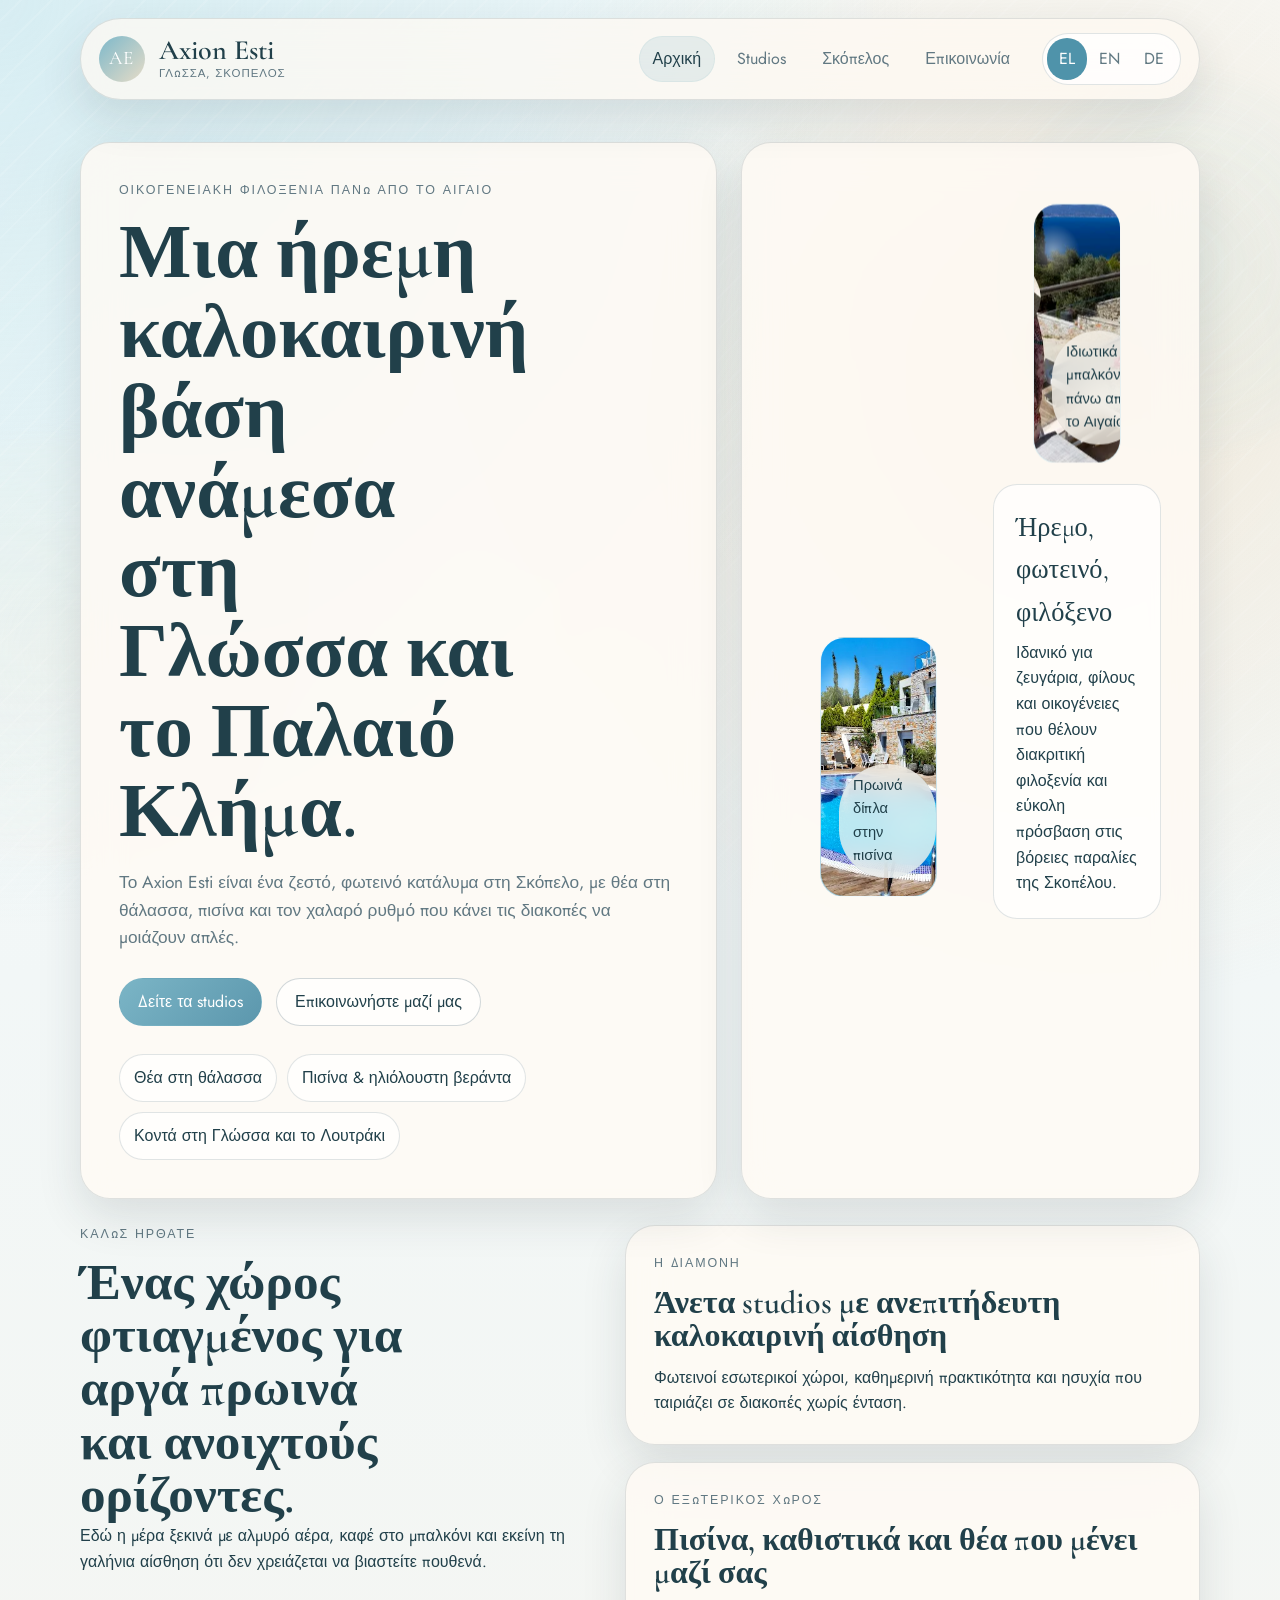
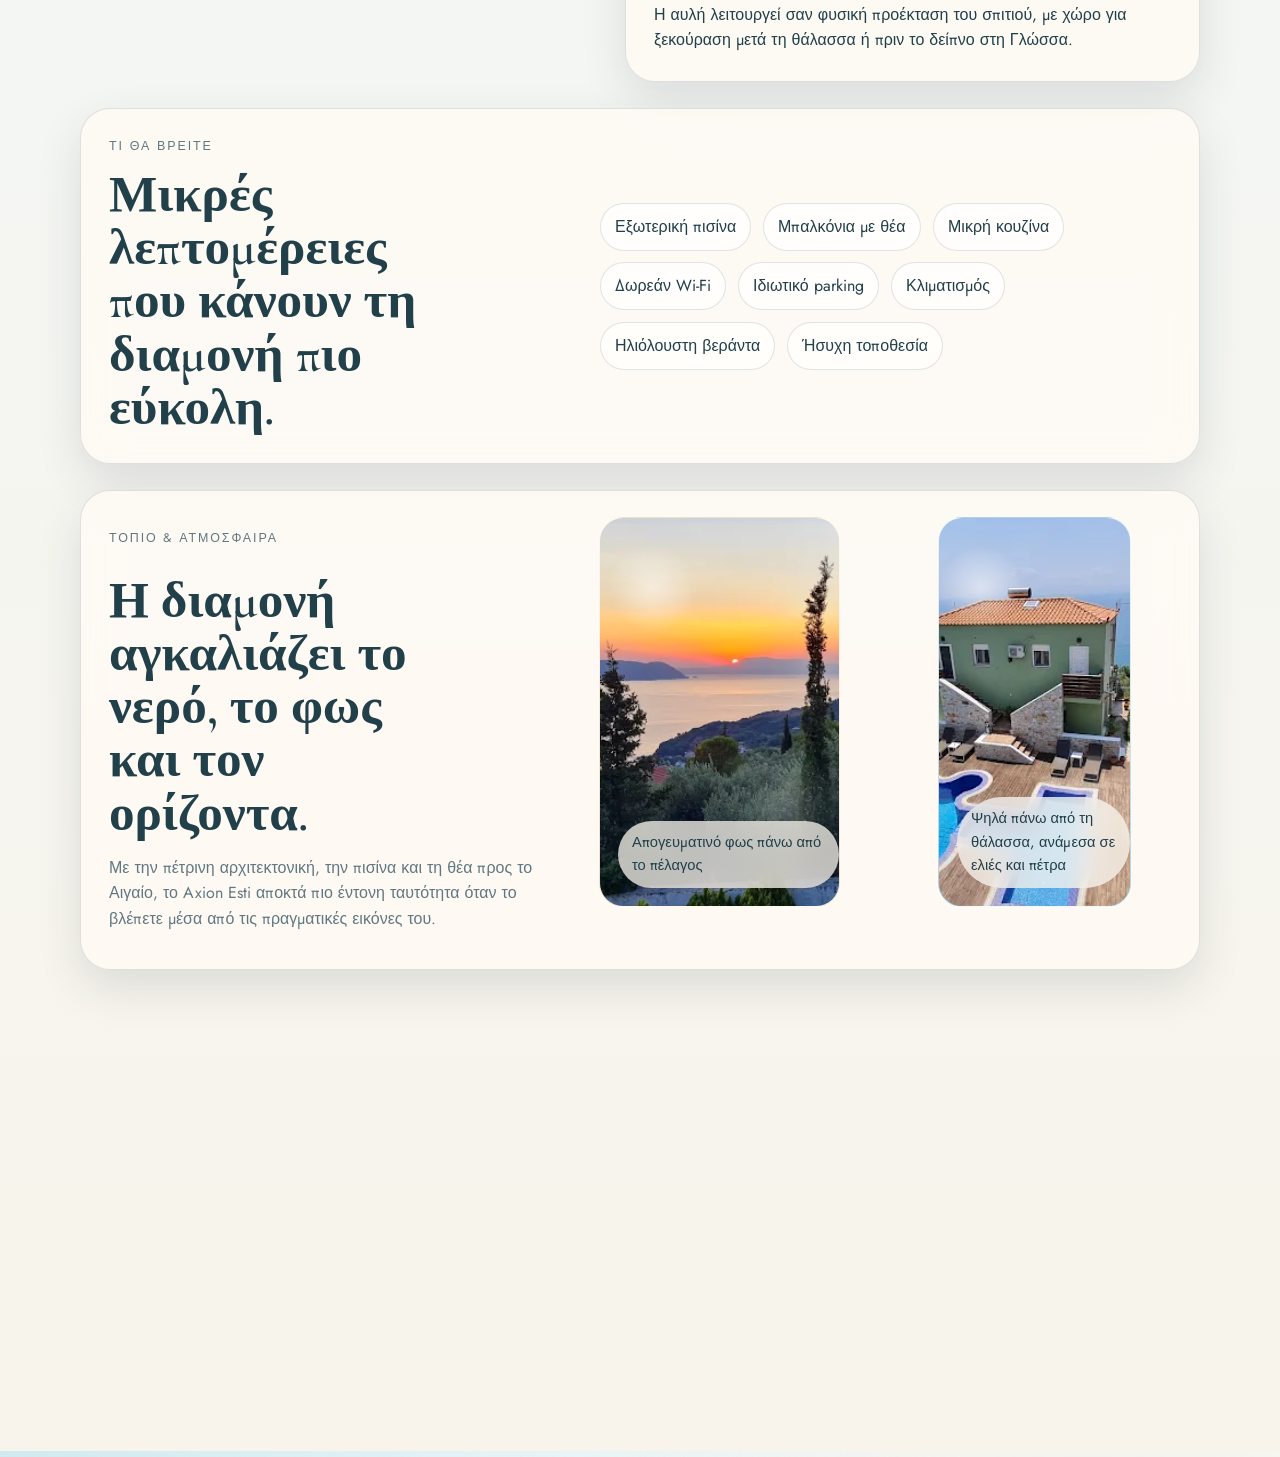
==== index.html @ a7e61139 "Build-Axion-Esti-multilingual-website" ====
<!DOCTYPE html>
<html lang="el">
  <head>
    <meta charset="UTF-8" />
    <meta name="viewport" content="width=device-width, initial-scale=1.0" />
    <title>Axion Esti | Skopelos</title>
    <link rel="preconnect" href="https://fonts.googleapis.com" />
    <link rel="preconnect" href="https://fonts.gstatic.com" crossorigin />
    <link
      href="https://fonts.googleapis.com/css2?family=Cormorant+Garamond:wght@500;600;700&family=Jost:wght@400;500;600&display=swap"
      rel="stylesheet"
    />
    <link rel="stylesheet" href="styles.css" />
    <script defer src="script.js"></script>
  </head>
  <body data-page="home">
    <div class="site-bg"></div>
    <header class="site-header">
      <div class="container header-inner">
        <a class="brand" href="index.html">
          <span class="brand-mark">AE</span>
          <span class="brand-text">
            <strong>Axion Esti</strong>
            <small data-i18n="common.brandTag">Glossa, Skopelos</small>
          </span>
        </a>
        <div class="header-controls">
          <nav class="main-nav" aria-label="Primary">
            <a class="nav-link active" href="index.html" data-i18n="common.navHome">Αρχική</a>
            <a class="nav-link" href="studios.html" data-i18n="common.navStudios">Studios</a>
            <a class="nav-link" href="skopelos.html" data-i18n="common.navIsland">Σκόπελος</a>
            <a class="nav-link" href="contact.html" data-i18n="common.navContact">Επικοινωνία</a>
          </nav>
          <div class="lang-switcher" aria-label="Language switcher">
            <button type="button" class="lang-btn active" data-lang="el">EL</button>
            <button type="button" class="lang-btn" data-lang="en">EN</button>
            <button type="button" class="lang-btn" data-lang="de">DE</button>
          </div>
        </div>
      </div>
    </header>

    <main>
      <section class="hero container">
        <div class="hero-copy card">
          <p class="eyebrow" data-i18n="home.eyebrow">Οικογενειακή φιλοξενία πάνω από το Αιγαίο</p>
          <h1 data-i18n="home.title">Μια ήρεμη καλοκαιρινή βάση ανάμεσα στη Γλώσσα και το Παλαιό Κλήμα.</h1>
          <p class="lead" data-i18n="home.lead">
            Το Axion Esti είναι ένα ζεστό, φωτεινό κατάλυμα στη Σκόπελο, με θέα στη θάλασσα, πισίνα και τον χαλαρό ρυθμό
            που κάνει τις διακοπές να μοιάζουν απλές.
          </p>
          <div class="button-row">
            <a class="button primary" href="studios.html" data-i18n="home.primaryCta">Δείτε τα studios</a>
            <a class="button secondary" href="contact.html" data-i18n="home.secondaryCta">Επικοινωνήστε μαζί μας</a>
          </div>
          <ul class="feature-strip">
            <li data-i18n="home.featureOne">Θέα στη θάλασσα</li>
            <li data-i18n="home.featureTwo">Πισίνα & ηλιόλουστη βεράντα</li>
            <li data-i18n="home.featureThree">Κοντά στη Γλώσσα και το Λουτράκι</li>
          </ul>
        </div>

        <aside class="hero-visual card">
          <div class="photo-composition">
            <figure class="visual-card photo-card sea photo-primary" data-media>
              <img
                src="images/pool-main.png"
                alt="Pool at Axion Esti"
                data-i18n-alt="common.altPoolMain"
                loading="eager"
              />
              <span class="visual-label" data-i18n="home.photoMain">Πρωινά δίπλα στην πισίνα</span>
            </figure>
            <figure class="visual-card photo-card breeze photo-secondary" data-media>
              <img
                src="images/balcony-view.png"
                alt="Balcony with sea view at Axion Esti"
                data-i18n-alt="common.altBalconyView"
                loading="lazy"
              />
              <span class="visual-label" data-i18n="home.photoSecondary">Ιδιωτικά μπαλκόνια πάνω από το Αιγαίο</span>
            </figure>
            <div class="hero-note">
              <p class="note-title" data-i18n="home.noteTitle">Ήρεμο, φωτεινό, φιλόξενο</p>
              <p data-i18n="home.noteBody">
                Ιδανικό για ζευγάρια, φίλους και οικογένειες που θέλουν διακριτική φιλοξενία και εύκολη πρόσβαση στις
                βόρειες παραλίες της Σκοπέλου.
              </p>
            </div>
          </div>
        </aside>
      </section>

      <section class="container section-grid">
        <article class="section-intro">
          <p class="section-kicker" data-i18n="home.welcomeKicker">Καλώς ήρθατε</p>
          <h2 data-i18n="home.welcomeTitle">Ένας χώρος φτιαγμένος για αργά πρωινά και ανοιχτούς ορίζοντες.</h2>
          <p data-i18n="home.welcomeBody">
            Εδώ η μέρα ξεκινά με αλμυρό αέρα, καφέ στο μπαλκόνι και εκείνη τη γαλήνια αίσθηση ότι δεν χρειάζεται να
            βιαστείτε πουθενά.
          </p>
        </article>
        <div class="info-cards">
          <article class="info-card card">
            <p class="card-kicker" data-i18n="home.cardOneKicker">Η διαμονή</p>
            <h3 data-i18n="home.cardOneTitle">Άνετα studios με ανεπιτήδευτη καλοκαιρινή αίσθηση</h3>
            <p data-i18n="home.cardOneBody">
              Φωτεινοί εσωτερικοί χώροι, καθημερινή πρακτικότητα και ησυχία που ταιριάζει σε διακοπές χωρίς ένταση.
            </p>
          </article>
          <article class="info-card card">
            <p class="card-kicker" data-i18n="home.cardTwoKicker">Ο εξωτερικός χώρος</p>
            <h3 data-i18n="home.cardTwoTitle">Πισίνα, καθιστικά και θέα που μένει μαζί σας</h3>
            <p data-i18n="home.cardTwoBody">
              Η αυλή λειτουργεί σαν φυσική προέκταση του σπιτιού, με χώρο για ξεκούραση μετά τη θάλασσα ή πριν το
              δείπνο στη Γλώσσα.
            </p>
          </article>
        </div>
      </section>

      <section class="container amenities-block card">
        <div class="amenities-copy">
          <p class="section-kicker" data-i18n="home.amenitiesKicker">Τι θα βρείτε</p>
          <h2 data-i18n="home.amenitiesTitle">Μικρές λεπτομέρειες που κάνουν τη διαμονή πιο εύκολη.</h2>
        </div>
        <div class="amenity-list">
          <span data-i18n="common.amenityPool">Εξωτερική πισίνα</span>
          <span data-i18n="common.amenitySeaView">Μπαλκόνια με θέα</span>
          <span data-i18n="common.amenityKitchen">Μικρή κουζίνα</span>
          <span data-i18n="common.amenityWifi">Δωρεάν Wi-Fi</span>
          <span data-i18n="common.amenityParking">Ιδιωτικό parking</span>
          <span data-i18n="common.amenityAircon">Κλιματισμός</span>
          <span data-i18n="common.amenityTerrace">Ηλιόλουστη βεράντα</span>
          <span data-i18n="common.amenityQuiet">Ήσυχη τοποθεσία</span>
        </div>
      </section>

      <section class="container panorama-feature card">
        <div class="panorama-copy">
          <p class="section-kicker" data-i18n="home.escapeKicker">Τοπίο & ατμόσφαιρα</p>
          <h2 data-i18n="home.escapeTitle">Η διαμονή αγκαλιάζει το νερό, το φως και τον ορίζοντα.</h2>
          <p data-i18n="home.escapeBody">
            Με την πέτρινη αρχιτεκτονική, την πισίνα και τη θέα προς το Αιγαίο, το Axion Esti αποκτά πιο έντονη
            ταυτότητα όταν το βλέπετε μέσα από τις πραγματικές εικόνες του.
          </p>
        </div>
        <div class="panorama-media">
          <figure class="visual-card photo-card sunrise panorama-main" data-media>
            <img
              src="images/sunset-view.png"
              alt="Sunset view over the sea from Skopelos"
              data-i18n-alt="common.altSunsetView"
              loading="lazy"
            />
            <span class="visual-label" data-i18n="home.escapeOne">Απογευματινό φως πάνω από το πέλαγος</span>
          </figure>
          <figure class="visual-card photo-card sea panorama-side" data-media>
            <img
              src="images/pool-aerial.png"
              alt="Aerial view of Axion Esti and the pool"
              data-i18n-alt="common.altPoolAerial"
              loading="lazy"
            />
            <span class="visual-label" data-i18n="home.escapeTwo">Ψηλά πάνω από τη θάλασσα, ανάμεσα σε ελιές και πέτρα</span>
          </figure>
        </div>
      </section>

      <section class="container page-links">
        <article class="page-link card">
          <p class="section-kicker" data-i18n="home.linkStudiosKicker">Studios</p>
          <h3 data-i18n="home.linkStudiosTitle">Δείτε τον χαρακτήρα της διαμονής</h3>
          <p data-i18n="home.linkStudiosBody">
            Περιηγηθείτε στους χώρους, τις παροχές και στις πρακτικές πληροφορίες για μια άνετη επίσκεψη.
          </p>
          <a href="studios.html" class="text-link" data-i18n="home.linkStudiosCta">Μετάβαση στα studios</a>
        </article>
        <article class="page-link card">
          <p class="section-kicker" data-i18n="home.linkIslandKicker">Σκόπελος</p>
          <h3 data-i18n="home.linkIslandTitle">Γνωρίστε τη βόρεια πλευρά του νησιού</h3>
          <p data-i18n="home.linkIslandBody">
            Παραλίες, χωριά και μικρές καθημερινές διαδρομές που κάνουν τη Σκόπελο ξεχωριστή.
          </p>
          <a href="skopelos.html" class="text-link" data-i18n="home.linkIslandCta">Ανακαλύψτε τη Σκόπελο</a>
        </article>
        <article class="page-link card">
          <p class="section-kicker" data-i18n="home.linkContactKicker">Επικοινωνία</p>
          <h3 data-i18n="home.linkContactTitle">Ρωτήστε για διαθεσιμότητα ή λεπτομέρειες</h3>
          <p data-i18n="home.linkContactBody">
            Όταν είστε έτοιμοι, στείλτε ένα μήνυμα ή καλέστε για μια ήρεμη και ξεκάθαρη συνεννόηση.
          </p>
          <a href="contact.html" class="text-link" data-i18n="home.linkContactCta">Πηγαίνετε στην επικοινωνία</a>
        </article>
      </section>
    </main>

    <footer class="site-footer">
      <div class="container footer-inner">
        <div>
          <strong>Axion Esti</strong>
          <p data-i18n="common.footerLine">Θέση Βλαχάκι, Γλώσσα, Σκόπελος</p>
        </div>
        <div class="footer-links">
          <a href="tel:+302424033144">+30 24240 33144</a>
          <a href="mailto:axionestiholiday@gmail.com">axionestiholiday@gmail.com</a>
        </div>
      </div>
    </footer>
  </body>
</html>
---- styles.css ----
:root {
  --bg: #f7f5ef;
  --paper: rgba(255, 251, 244, 0.82);
  --surface: rgba(255, 255, 255, 0.78);
  --surface-strong: rgba(255, 255, 255, 0.92);
  --border: rgba(63, 93, 106, 0.16);
  --border-strong: rgba(63, 93, 106, 0.24);
  --text: #21404a;
  --muted: #617882;
  --accent: #4f93aa;
  --accent-soft: #dff1f6;
  --sand: #efe3cf;
  --olive: #8f9b7f;
  --shadow: 0 18px 45px rgba(29, 52, 61, 0.12);
  --radius-xl: 30px;
  --radius-lg: 22px;
  --radius-md: 16px;
  --container: min(1120px, calc(100vw - 40px));
  --ease-out-soft: cubic-bezier(0.22, 1, 0.36, 1);
  --ease-out-swift: cubic-bezier(0.16, 1, 0.3, 1);
  --scroll-progress: 0;
}

*,
*::before,
*::after {
  box-sizing: border-box;
}

html {
  scroll-behavior: smooth;
}

body {
  margin: 0;
  min-height: 100vh;
  font-family: "Jost", sans-serif;
  color: var(--text);
  background:
    radial-gradient(circle at top left, rgba(177, 222, 233, 0.58), transparent 28%),
    radial-gradient(circle at 85% 12%, rgba(239, 227, 207, 0.7), transparent 22%),
    linear-gradient(180deg, #f8fbfb 0%, #f2f7f7 32%, #f8f4eb 100%);
  line-height: 1.6;
  overflow-x: hidden;
}

body.js-enhanced::before {
  content: "";
  position: fixed;
  top: 0;
  left: 0;
  z-index: 50;
  width: 100%;
  height: 3px;
  transform: scaleX(var(--scroll-progress));
  transform-origin: 0 50%;
  background: linear-gradient(90deg, rgba(120, 188, 208, 0.1), rgba(98, 160, 180, 0.95), rgba(238, 226, 201, 0.9));
  box-shadow: 0 0 22px rgba(98, 160, 180, 0.35);
  opacity: 0.86;
  pointer-events: none;
}

.site-bg {
  position: fixed;
  inset: 0;
  pointer-events: none;
  background:
    linear-gradient(115deg, rgba(255, 255, 255, 0.28), transparent 35%),
    repeating-linear-gradient(
      135deg,
      transparent 0,
      transparent 20px,
      rgba(255, 255, 255, 0.18) 20px,
      rgba(255, 255, 255, 0.18) 22px
    );
  opacity: 0.65;
  transform: translate3d(var(--bg-shift-x, 0px), var(--bg-shift-y, 0px), 0);
  transition: transform 900ms var(--ease-out-soft);
  will-change: transform;
}

.site-bg::before,
.site-bg::after {
  content: "";
  position: absolute;
  inset: auto;
  border-radius: 50%;
  filter: blur(10px);
  opacity: 0.52;
  animation: tideDrift 18s ease-in-out infinite alternate;
}

.site-bg::before {
  top: 8%;
  right: -8%;
  width: 30vw;
  height: 30vw;
  min-width: 240px;
  min-height: 240px;
  background: radial-gradient(circle, rgba(170, 220, 232, 0.44), rgba(170, 220, 232, 0));
}

.site-bg::after {
  left: -10%;
  bottom: 4%;
  width: 34vw;
  height: 34vw;
  min-width: 280px;
  min-height: 280px;
  background: radial-gradient(circle, rgba(245, 228, 198, 0.42), rgba(245, 228, 198, 0));
  animation-duration: 24s;
}

a {
  color: inherit;
  text-decoration: none;
}

img {
  max-width: 100%;
  display: block;
}

.container {
  width: var(--container);
  margin: 0 auto;
}

.site-header {
  position: sticky;
  top: 0;
  z-index: 20;
  padding: 18px 0 0;
  transition: padding 320ms var(--ease-out-soft);
}

.header-inner {
  display: flex;
  align-items: center;
  justify-content: space-between;
  gap: 24px;
  padding: 14px 18px;
  border: 1px solid var(--border);
  border-radius: 999px;
  background: rgba(255, 250, 243, 0.72);
  backdrop-filter: blur(18px);
  box-shadow: var(--shadow);
  transition:
    transform 720ms var(--ease-out-soft),
    opacity 720ms var(--ease-out-soft),
    padding 320ms var(--ease-out-soft),
    background 320ms ease,
    box-shadow 320ms ease,
    border-color 320ms ease;
}

body.js-enhanced .header-inner {
  opacity: 0;
  transform: translateY(-18px);
}

body.page-ready .header-inner {
  opacity: 1;
  transform: translateY(0);
}

.site-header.is-scrolled {
  padding-top: 10px;
}

.site-header.is-scrolled .header-inner {
  padding: 10px 16px;
  background: rgba(255, 252, 247, 0.88);
  border-color: rgba(63, 93, 106, 0.22);
  box-shadow: 0 16px 38px rgba(29, 52, 61, 0.16);
}

.brand {
  display: inline-flex;
  align-items: center;
  gap: 14px;
}

.brand-mark {
  display: grid;
  place-items: center;
  width: 46px;
  height: 46px;
  border-radius: 50%;
  background: linear-gradient(135deg, #7db8ca, #e6dcc7);
  color: #ffffff;
  font-family: "Cormorant Garamond", serif;
  font-size: 1.2rem;
  letter-spacing: 0.08em;
}

.brand-text {
  display: grid;
}

.brand-text strong {
  font-family: "Cormorant Garamond", serif;
  font-size: 1.75rem;
  line-height: 1;
  font-weight: 600;
}

.brand-text small {
  color: var(--muted);
  letter-spacing: 0.08em;
  text-transform: uppercase;
  font-size: 0.72rem;
}

.header-controls {
  display: flex;
  align-items: center;
  gap: 18px;
}

.main-nav {
  display: flex;
  flex-wrap: wrap;
  gap: 8px;
}

.nav-link {
  padding: 10px 14px;
  border-radius: 999px;
  color: var(--muted);
  transition:
    transform 240ms var(--ease-out-swift),
    background 240ms ease,
    color 240ms ease,
    box-shadow 240ms ease;
}

.nav-link:hover,
.nav-link.active {
  background: rgba(79, 147, 170, 0.12);
  color: var(--text);
  box-shadow: inset 0 0 0 1px rgba(79, 147, 170, 0.08);
}

.lang-switcher {
  display: inline-flex;
  padding: 4px;
  border-radius: 999px;
  background: rgba(255, 255, 255, 0.75);
  border: 1px solid var(--border);
}

.lang-btn {
  border: 0;
  background: transparent;
  color: var(--muted);
  padding: 8px 12px;
  border-radius: 999px;
  cursor: pointer;
  font: inherit;
  transition:
    transform 240ms var(--ease-out-swift),
    background 240ms ease,
    color 240ms ease;
}

.lang-btn.active {
  background: var(--accent);
  color: #fff;
}

.card {
  background: var(--paper);
  border: 1px solid var(--border);
  border-radius: var(--radius-xl);
  box-shadow: var(--shadow);
  backdrop-filter: blur(20px);
  transition:
    transform 550ms var(--ease-out-soft),
    box-shadow 550ms var(--ease-out-soft),
    border-color 320ms ease,
    background 320ms ease;
}

.card:hover {
  border-color: rgba(79, 147, 170, 0.22);
  box-shadow: 0 24px 56px rgba(29, 52, 61, 0.16);
}

.hero,
.page-main {
  position: relative;
  z-index: 1;
}

.hero {
  display: grid;
  grid-template-columns: 1.25fr 0.9fr;
  gap: 24px;
  padding-top: 42px;
}

.hero-copy,
.hero-visual,
.page-hero {
  padding: 38px;
}

.eyebrow,
.section-kicker,
.card-kicker {
  margin: 0 0 12px;
  text-transform: uppercase;
  letter-spacing: 0.15em;
  font-size: 0.78rem;
  color: var(--muted);
}

h1,
h2,
h3 {
  margin: 0;
  font-family: "Cormorant Garamond", serif;
  font-weight: 600;
  line-height: 1.04;
}

h1 {
  font-size: clamp(2.9rem, 6vw, 5rem);
  max-width: 11ch;
}

h2 {
  font-size: clamp(2rem, 4vw, 3.3rem);
  max-width: 14ch;
}

h3 {
  font-size: clamp(1.5rem, 2.5vw, 2rem);
  margin-bottom: 12px;
}

p {
  margin: 0;
}

.lead {
  margin-top: 18px;
  max-width: 62ch;
  color: var(--muted);
  font-size: 1.08rem;
}

.button-row {
  display: flex;
  flex-wrap: wrap;
  gap: 14px;
  margin-top: 26px;
}

.button {
  display: inline-flex;
  align-items: center;
  justify-content: center;
  min-height: 48px;
  padding: 0 18px;
  position: relative;
  overflow: hidden;
  border-radius: 999px;
  border: 1px solid var(--border-strong);
  transition:
    transform 240ms var(--ease-out-swift),
    background 240ms ease,
    border-color 240ms ease,
    box-shadow 240ms ease;
}

.button::after {
  content: "";
  position: absolute;
  inset: 0;
  background: linear-gradient(115deg, transparent 25%, rgba(255, 255, 255, 0.34) 50%, transparent 75%);
  transform: translateX(-135%);
  transition: transform 700ms var(--ease-out-soft);
}

.button:hover::after {
  transform: translateX(140%);
}

.button:hover,
.text-link:hover,
.nav-link:hover {
  transform: translateY(-2px);
}

.button.primary {
  background: linear-gradient(135deg, #7bb5c6, #5c97ad);
  border-color: transparent;
  color: #fff;
}

.button.secondary {
  background: rgba(255, 255, 255, 0.68);
}

.feature-strip {
  display: flex;
  flex-wrap: wrap;
  gap: 10px;
  padding: 0;
  margin: 28px 0 0;
  list-style: none;
}

.feature-strip li,
.amenity-list span,
.info-pills span {
  padding: 10px 14px;
  border-radius: 999px;
  background: rgba(255, 255, 255, 0.64);
  border: 1px solid var(--border);
  transition:
    transform 260ms var(--ease-out-swift),
    border-color 260ms ease,
    background 260ms ease,
    box-shadow 260ms ease;
}

.feature-strip li:hover,
.amenity-list span:hover,
.info-pills span:hover {
  transform: translateY(-3px);
  border-color: rgba(79, 147, 170, 0.22);
  box-shadow: 0 10px 20px rgba(29, 52, 61, 0.08);
}

.visual-stack {
  display: grid;
  gap: 16px;
}

.photo-composition {
  display: grid;
  grid-template-columns: 1.08fr 0.92fr;
  gap: 16px;
  align-items: end;
}

.photo-primary {
  grid-row: 1 / span 2;
  min-height: 390px;
}

.photo-secondary {
  min-height: 184px;
  margin-top: 18px;
}

.visual-card {
  position: relative;
  min-height: 260px;
  --parallax-y: 0px;
  border-radius: calc(var(--radius-xl) - 6px);
  overflow: hidden;
  border: 1px solid rgba(255, 255, 255, 0.5);
  box-shadow: inset 0 1px 0 rgba(255, 255, 255, 0.35);
  transform: translate3d(0, var(--parallax-y), 0) scale(1);
  transition:
    transform 800ms var(--ease-out-soft),
    box-shadow 420ms ease,
    border-color 320ms ease;
  will-change: transform;
}

.photo-card {
  isolation: isolate;
  background-size: cover;
  background-position: center;
}

.photo-card img {
  position: absolute;
  inset: 0;
  z-index: 0;
  width: 100%;
  height: 100%;
  object-fit: cover;
  opacity: 0;
  transform: scale(1.08);
  transition:
    opacity 520ms ease,
    transform 1100ms var(--ease-out-soft),
    filter 700ms ease;
  filter: saturate(1.04) contrast(1.02);
}

.photo-card.has-media img {
  opacity: 1;
}

.photo-card.media-missing img {
  display: none;
}

.photo-card.has-media:hover img {
  transform: scale(1.04);
}

.visual-card::before,
.visual-card::after {
  content: "";
  position: absolute;
  inset: 0;
}

.visual-card::before {
  background:
    linear-gradient(180deg, rgba(255, 255, 255, 0.18), transparent 35%),
    linear-gradient(160deg, rgba(255, 255, 255, 0.08), transparent 55%);
  animation: shineSweep 13s ease-in-out infinite alternate;
}

.visual-card::after {
  background:
    radial-gradient(circle at 22% 18%, rgba(255, 255, 255, 0.5), transparent 12%),
    radial-gradient(circle at 78% 74%, rgba(255, 255, 255, 0.24), transparent 18%);
  mix-blend-mode: screen;
  animation: shimmerPulse 10s ease-in-out infinite;
}

.visual-card:hover {
  transform: translate3d(0, calc(var(--parallax-y) - 8px), 0) scale(1.018);
  border-color: rgba(255, 255, 255, 0.72);
  box-shadow:
    inset 0 1px 0 rgba(255, 255, 255, 0.42),
    0 26px 44px rgba(29, 52, 61, 0.18);
}

.visual-card.sea {
  background:
    linear-gradient(180deg, rgba(234, 246, 249, 0.88), rgba(97, 167, 192, 0.88)),
    linear-gradient(120deg, #c0e7ee, #72aac0 52%, #446b7e);
}

.visual-card.breeze {
  background:
    linear-gradient(180deg, rgba(246, 242, 232, 0.88), rgba(198, 222, 227, 0.88)),
    linear-gradient(135deg, #f2e8d8, #cde5eb 52%, #76aab6);
}

.visual-card.stone {
  background:
    linear-gradient(180deg, rgba(245, 240, 229, 0.86), rgba(201, 191, 171, 0.9)),
    linear-gradient(135deg, #f0e4cf, #d5c2aa 58%, #a38e76);
}

.visual-card.sunrise {
  background:
    linear-gradient(180deg, rgba(255, 243, 227, 0.86), rgba(224, 198, 168, 0.92)),
    linear-gradient(135deg, #fff1dc, #efcfb1 52%, #c28a71);
}

.visual-label {
  position: absolute;
  left: 18px;
  bottom: 18px;
  z-index: 1;
  display: inline-flex;
  padding: 10px 14px;
  border-radius: 999px;
  background: rgba(255, 255, 255, 0.82);
  color: var(--text);
  font-size: 0.92rem;
  transition:
    transform 320ms var(--ease-out-swift),
    background 320ms ease,
    opacity 320ms ease;
}

.visual-card:hover .visual-label {
  transform: translateY(-3px);
  background: rgba(255, 255, 255, 0.9);
}

.photo-card.has-media .visual-label {
  background: rgba(252, 248, 241, 0.74);
  backdrop-filter: blur(12px);
}

.hero-note {
  --parallax-y: 0px;
  padding: 22px;
  border-radius: calc(var(--radius-xl) - 6px);
  background: rgba(255, 255, 255, 0.68);
  border: 1px solid var(--border);
  transform: translate3d(0, var(--parallax-y), 0);
  transition:
    transform 800ms var(--ease-out-soft),
    background 320ms ease,
    border-color 320ms ease;
}

.note-title {
  margin-bottom: 6px;
  font-family: "Cormorant Garamond", serif;
  font-size: 1.65rem;
}

.section-grid,
.page-links,
.story-grid,
.contact-grid {
  display: grid;
  gap: 24px;
  margin-top: 26px;
}

.section-grid {
  grid-template-columns: 0.95fr 1.05fr;
  align-items: start;
}

.info-cards {
  display: grid;
  gap: 18px;
}

.info-card,
.detail-card,
.page-link,
.contact-card {
  padding: 28px;
}

.amenities-block,
.amenities-panel,
.info-bar,
.island-route,
.travel-panel,
.address-panel,
.faq-panel {
  margin-top: 26px;
  padding: 28px;
}

.amenities-block {
  display: grid;
  grid-template-columns: 0.9fr 1.1fr;
  gap: 24px;
  align-items: center;
}

.panorama-feature {
  display: grid;
  grid-template-columns: 0.82fr 1.18fr;
  gap: 24px;
  align-items: center;
  margin-top: 26px;
  padding: 28px;
}

.panorama-copy {
  display: grid;
  gap: 14px;
}

.panorama-copy p:last-child {
  max-width: 54ch;
  color: var(--muted);
}

.panorama-media {
  display: grid;
  grid-template-columns: 1.08fr 0.92fr;
  gap: 18px;
  align-items: stretch;
}

.panorama-main {
  min-height: 390px;
}

.panorama-side {
  min-height: 390px;
}

.amenity-list {
  display: flex;
  flex-wrap: wrap;
  gap: 12px;
}

.page-links,
.contact-grid {
  grid-template-columns: repeat(3, minmax(0, 1fr));
}

.text-link {
  display: inline-flex;
  gap: 8px;
  margin-top: 18px;
  color: var(--accent);
  transition:
    transform 240ms var(--ease-out-swift),
    color 240ms ease,
    letter-spacing 240ms ease;
}

.text-link:hover {
  letter-spacing: 0.01em;
}

.page-main {
  padding-top: 42px;
  padding-bottom: 48px;
}

.split-hero {
  display: grid;
  grid-template-columns: 1.08fr 0.92fr;
  gap: 24px;
  align-items: center;
}

.story-grid {
  grid-template-columns: repeat(3, minmax(0, 1fr));
}

.detail-card {
  min-height: 100%;
}

.amenity-columns {
  display: grid;
  grid-template-columns: repeat(2, minmax(0, 1fr));
  gap: 18px 28px;
  margin-top: 20px;
}

.amenity-bullets {
  display: grid;
  gap: 12px;
  padding-left: 18px;
  margin: 0;
  color: var(--muted);
}

.gallery-strip {
  display: grid;
  grid-template-columns: repeat(3, minmax(0, 1fr));
  gap: 18px;
  margin-top: 26px;
}

.info-bar {
  display: flex;
  align-items: center;
  justify-content: space-between;
  gap: 24px;
}

.info-bar .button-row {
  margin-top: 0;
  justify-content: flex-end;
}

.info-pills {
  display: flex;
  flex-wrap: wrap;
  justify-content: flex-end;
  gap: 12px;
}

.route-steps {
  display: grid;
  grid-template-columns: repeat(3, minmax(0, 1fr));
  gap: 20px;
  margin-top: 24px;
}

.route-step {
  padding: 20px;
  border-radius: var(--radius-lg);
  background: rgba(255, 255, 255, 0.58);
  border: 1px solid var(--border);
  transition:
    transform 420ms var(--ease-out-soft),
    border-color 260ms ease,
    background 260ms ease;
}

.route-step:hover,
.contact-card:hover {
  transform: translateY(-6px);
  border-color: rgba(79, 147, 170, 0.2);
}

.route-step strong {
  display: block;
  margin-bottom: 8px;
  font-family: "Cormorant Garamond", serif;
  font-size: 1.5rem;
}

.travel-copy {
  margin-top: 20px;
  max-width: 70ch;
  color: var(--muted);
}

.travel-copy p + p {
  margin-top: 14px;
}

.contact-card .contact-link {
  display: inline-block;
  margin: 6px 0 10px;
  font-size: 1.15rem;
  color: var(--accent);
  word-break: break-word;
  transition:
    transform 240ms var(--ease-out-swift),
    color 240ms ease;
}

.contact-card:hover .contact-link {
  transform: translateX(3px);
}

.reveal-item {
  --reveal-offset: 38px;
  --reveal-scale: 0.985;
  --parallax-y: 0px;
  opacity: 0;
  filter: blur(10px);
  transform: translate3d(0, calc(var(--reveal-offset) + var(--parallax-y)), 0) scale(var(--reveal-scale));
  transition:
    opacity 760ms var(--ease-out-soft),
    transform 960ms var(--ease-out-soft),
    filter 760ms var(--ease-out-soft);
  transition-delay: var(--reveal-delay, 0ms);
  will-change: transform, opacity, filter;
}

.reveal-item.reveal-soft {
  --reveal-offset: 22px;
}

.reveal-item.reveal-strong {
  --reveal-offset: 58px;
}

.reveal-item.is-visible {
  opacity: 1;
  filter: blur(0);
  --reveal-offset: 0px;
  --reveal-scale: 1;
}

.reveal-item.is-visible:hover {
  transform: translate3d(0, calc(var(--parallax-y) - 4px), 0) scale(1.01);
}

@keyframes tideDrift {
  0% {
    transform: translate3d(0, 0, 0) scale(1);
  }
  100% {
    transform: translate3d(16px, -22px, 0) scale(1.08);
  }
}

@keyframes shineSweep {
  0% {
    transform: translate3d(0, 0, 0) scale(1);
    opacity: 0.38;
  }
  100% {
    transform: translate3d(0, -10px, 0) scale(1.02);
    opacity: 0.72;
  }
}

@keyframes shimmerPulse {
  0%,
  100% {
    opacity: 0.55;
  }
  50% {
    opacity: 0.88;
  }
}

.site-footer {
  position: relative;
  z-index: 1;
  padding: 0 0 32px;
}

.footer-inner {
  display: flex;
  align-items: center;
  justify-content: space-between;
  gap: 20px;
  padding: 24px 28px;
  border-radius: var(--radius-xl);
  background: rgba(255, 250, 243, 0.78);
  border: 1px solid var(--border);
}

.footer-inner p {
  color: var(--muted);
}

.footer-links {
  display: flex;
  flex-wrap: wrap;
  justify-content: flex-end;
  gap: 16px;
}

@media (max-width: 980px) {
  .header-inner,
  .hero,
  .section-grid,
  .amenities-block,
  .panorama-feature,
  .split-hero,
  .info-bar {
    grid-template-columns: 1fr;
    flex-direction: column;
    align-items: stretch;
  }

  .header-inner,
  .footer-inner {
    border-radius: 28px;
  }

  .header-controls {
    flex-direction: column;
    align-items: stretch;
  }

  .page-links,
  .story-grid,
  .contact-grid,
  .photo-composition,
  .panorama-media,
  .gallery-strip,
  .route-steps,
  .amenity-columns {
    grid-template-columns: 1fr;
  }

  .photo-primary,
  .photo-secondary,
  .panorama-main,
  .panorama-side {
    min-height: 300px;
    grid-row: auto;
  }

  .photo-secondary {
    margin-top: 0;
  }

  .info-pills {
    justify-content: flex-start;
  }

  h1 {
    max-width: 14ch;
  }
}

@media (max-width: 720px) {
  :root {
    --container: min(100vw - 24px, 1120px);
  }

  .site-header {
    padding-top: 12px;
  }

  .hero-copy,
  .hero-visual,
  .page-hero,
  .detail-card,
  .page-link,
  .contact-card,
  .amenities-block,
  .amenities-panel,
  .info-bar,
  .island-route,
  .travel-panel,
  .address-panel,
  .faq-panel,
  .panorama-feature {
    padding: 24px;
  }

  .main-nav {
    justify-content: center;
  }

  .footer-links {
    justify-content: flex-start;
  }
}

@media (prefers-reduced-motion: reduce) {
  html {
    scroll-behavior: auto;
  }

  *,
  *::before,
  *::after {
    animation-duration: 0.01ms !important;
    animation-iteration-count: 1 !important;
    transition-duration: 0.01ms !important;
  }

  body.js-enhanced::before {
    display: none;
  }

  .reveal-item,
  .visual-card,
  .hero-note,
  .site-bg {
    opacity: 1 !important;
    filter: none !important;
    transform: none !important;
  }
}
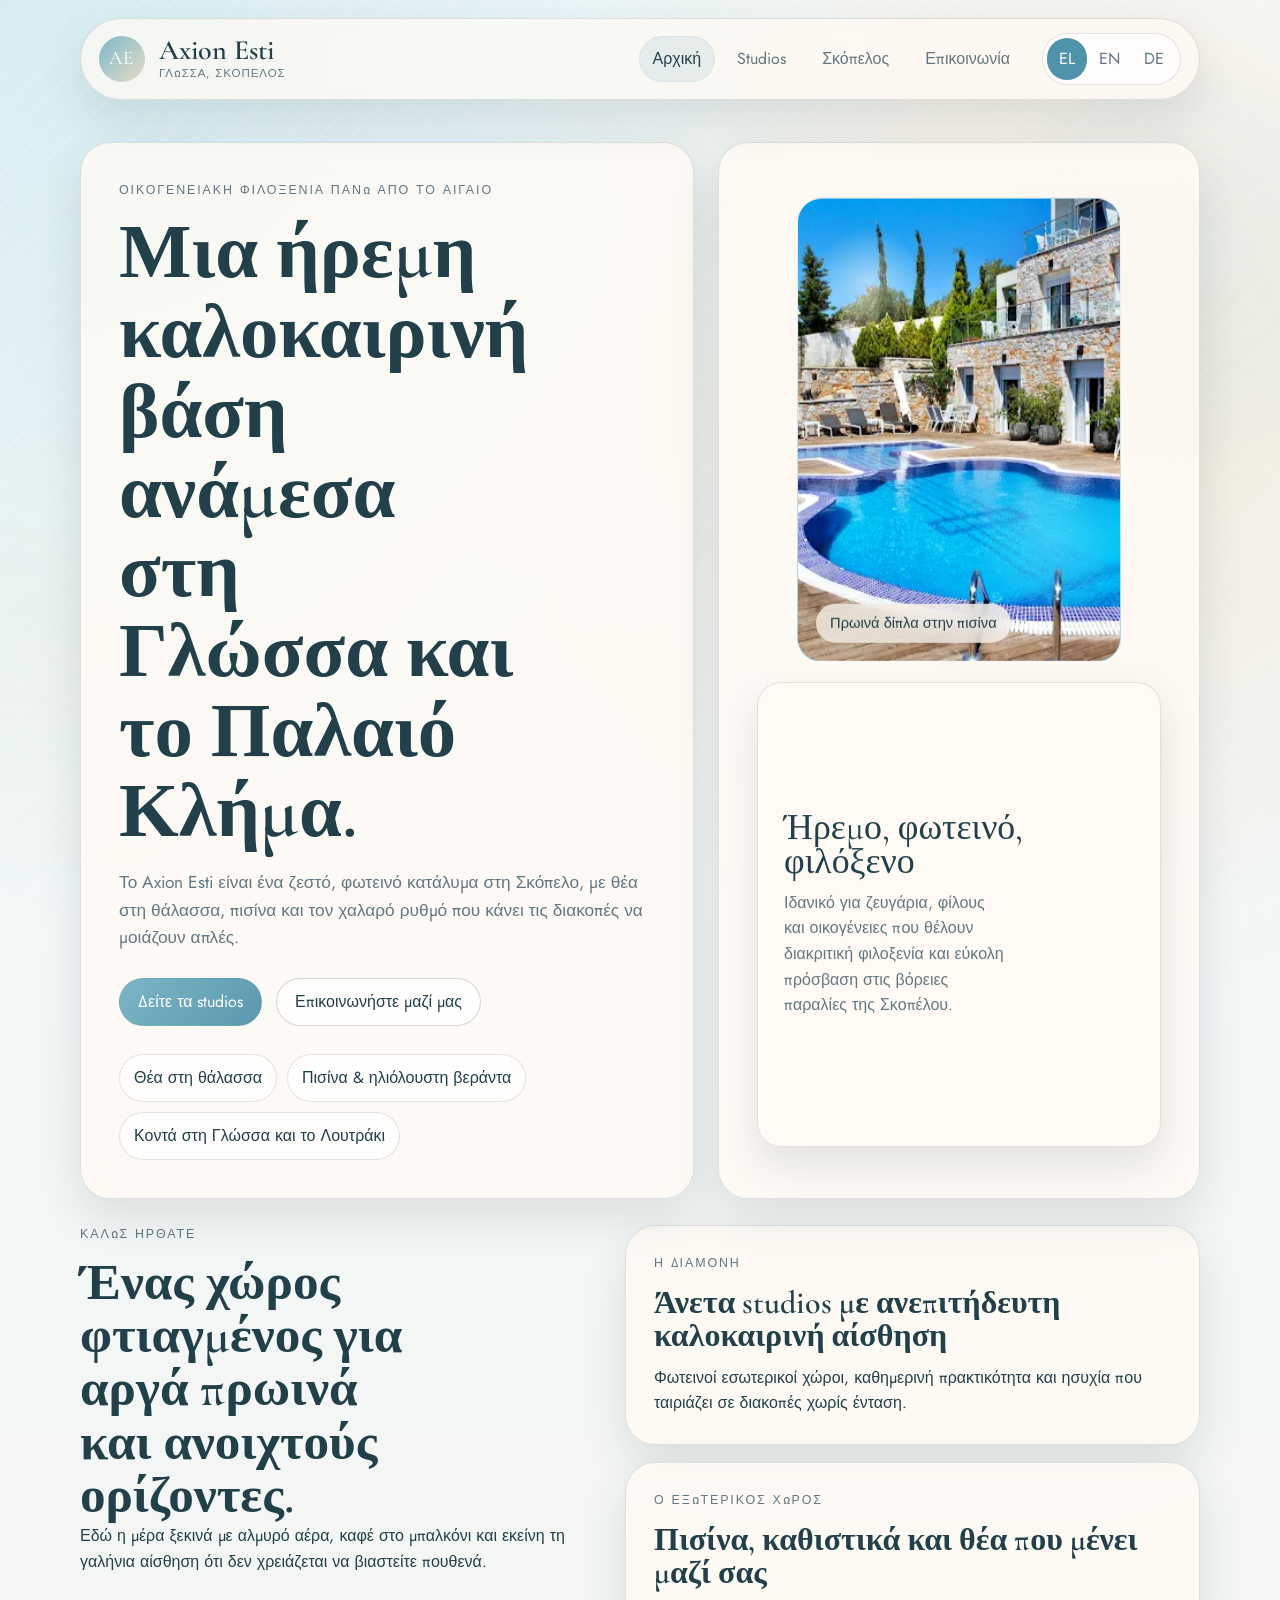
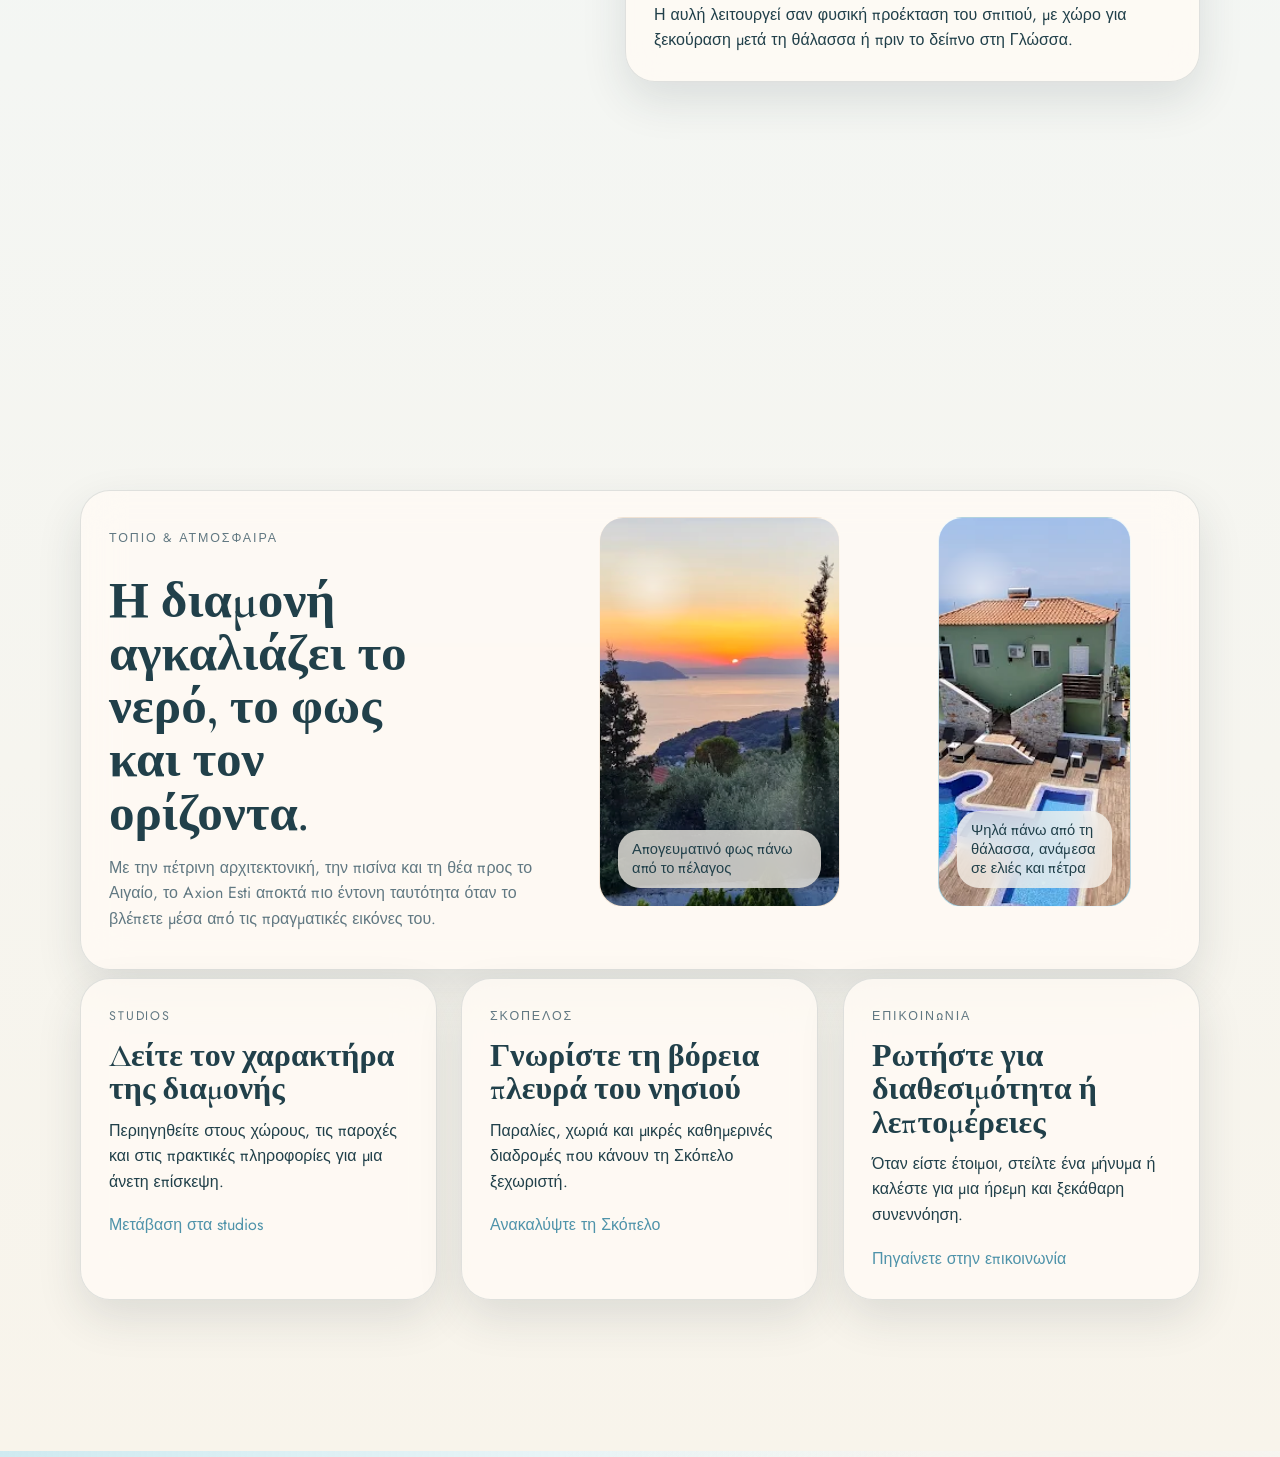
==== commit aa53d3fc: "Fix-home-hero-layout" ====
--- a/index.html
+++ b/index.html
@@ -61,8 +61,8 @@
         </div>
 
         <aside class="hero-visual card">
-          <div class="photo-composition">
-            <figure class="visual-card photo-card sea photo-primary" data-media>
+          <div class="hero-stage">
+            <figure class="visual-card photo-card sea hero-main-photo" data-media>
               <img
                 src="images/pool-main.png"
                 alt="Pool at Axion Esti"
@@ -70,15 +70,6 @@
                 loading="eager"
               />
               <span class="visual-label" data-i18n="home.photoMain">Πρωινά δίπλα στην πισίνα</span>
-            </figure>
-            <figure class="visual-card photo-card breeze photo-secondary" data-media>
-              <img
-                src="images/balcony-view.png"
-                alt="Balcony with sea view at Axion Esti"
-                data-i18n-alt="common.altBalconyView"
-                loading="lazy"
-              />
-              <span class="visual-label" data-i18n="home.photoSecondary">Ιδιωτικά μπαλκόνια πάνω από το Αιγαίο</span>
             </figure>
             <div class="hero-note">
               <p class="note-title" data-i18n="home.noteTitle">Ήρεμο, φωτεινό, φιλόξενο</p>
--- a/styles.css
+++ b/styles.css
@@ -295,15 +295,20 @@
 
 .hero {
   display: grid;
-  grid-template-columns: 1.25fr 0.9fr;
+  grid-template-columns: minmax(0, 1.12fr) minmax(360px, 0.88fr);
   gap: 24px;
   padding-top: 42px;
+  align-items: stretch;
 }
 
 .hero-copy,
 .hero-visual,
 .page-hero {
   padding: 38px;
+}
+
+.hero-visual {
+  display: flex;
 }
 
 .eyebrow,
@@ -444,17 +449,35 @@
   display: grid;
   grid-template-columns: 1.08fr 0.92fr;
   gap: 16px;
-  align-items: end;
+  align-items: stretch;
+}
+
+.hero-stage {
+  display: grid;
+  gap: 18px;
+  flex: 1;
 }
 
 .photo-primary {
-  grid-row: 1 / span 2;
-  min-height: 390px;
+  min-height: 100%;
+  height: 100%;
 }
 
 .photo-secondary {
-  min-height: 184px;
-  margin-top: 18px;
+  min-height: 210px;
+  margin-top: 0;
+}
+
+.hero-main-photo {
+  min-height: 420px;
+}
+
+.hero-main-photo img {
+  object-position: center;
+}
+
+.hero-main-photo .visual-label {
+  max-width: min(240px, calc(100% - 40px));
 }
 
 .visual-card {
@@ -567,11 +590,14 @@
   bottom: 18px;
   z-index: 1;
   display: inline-flex;
+  max-width: calc(100% - 36px);
   padding: 10px 14px;
-  border-radius: 999px;
+  border-radius: 22px;
   background: rgba(255, 255, 255, 0.82);
   color: var(--text);
   font-size: 0.92rem;
+  line-height: 1.3;
+  white-space: normal;
   transition:
     transform 320ms var(--ease-out-swift),
     background 320ms ease,
@@ -590,10 +616,15 @@
 
 .hero-note {
   --parallax-y: 0px;
-  padding: 22px;
+  display: grid;
+  align-content: center;
+  gap: 10px;
+  min-height: 0;
+  padding: 26px;
   border-radius: calc(var(--radius-xl) - 6px);
-  background: rgba(255, 255, 255, 0.68);
+  background: rgba(255, 251, 245, 0.84);
   border: 1px solid var(--border);
+  box-shadow: 0 18px 40px rgba(29, 52, 61, 0.12);
   transform: translate3d(0, var(--parallax-y), 0);
   transition:
     transform 800ms var(--ease-out-soft),
@@ -602,9 +633,14 @@
 }
 
 .note-title {
-  margin-bottom: 6px;
   font-family: "Cormorant Garamond", serif;
-  font-size: 1.65rem;
+  font-size: clamp(2rem, 2.8vw, 2.6rem);
+  line-height: 0.96;
+}
+
+.hero-note p:last-child {
+  max-width: 22ch;
+  color: var(--muted);
 }
 
 .section-grid,
@@ -960,10 +996,31 @@
   .panorama-side {
     min-height: 300px;
     grid-row: auto;
+    height: auto;
+  }
+
+  .hero-visual {
+    min-height: auto;
+  }
+
+  .hero-stage {
+    min-height: 0;
+  }
+
+  .hero-main-photo {
+    min-height: 300px;
+  }
+
+  .hero-note {
+    min-height: auto;
   }
 
   .photo-secondary {
     margin-top: 0;
+  }
+
+  .hero-note p:last-child {
+    max-width: 32ch;
   }
 
   .info-pills {
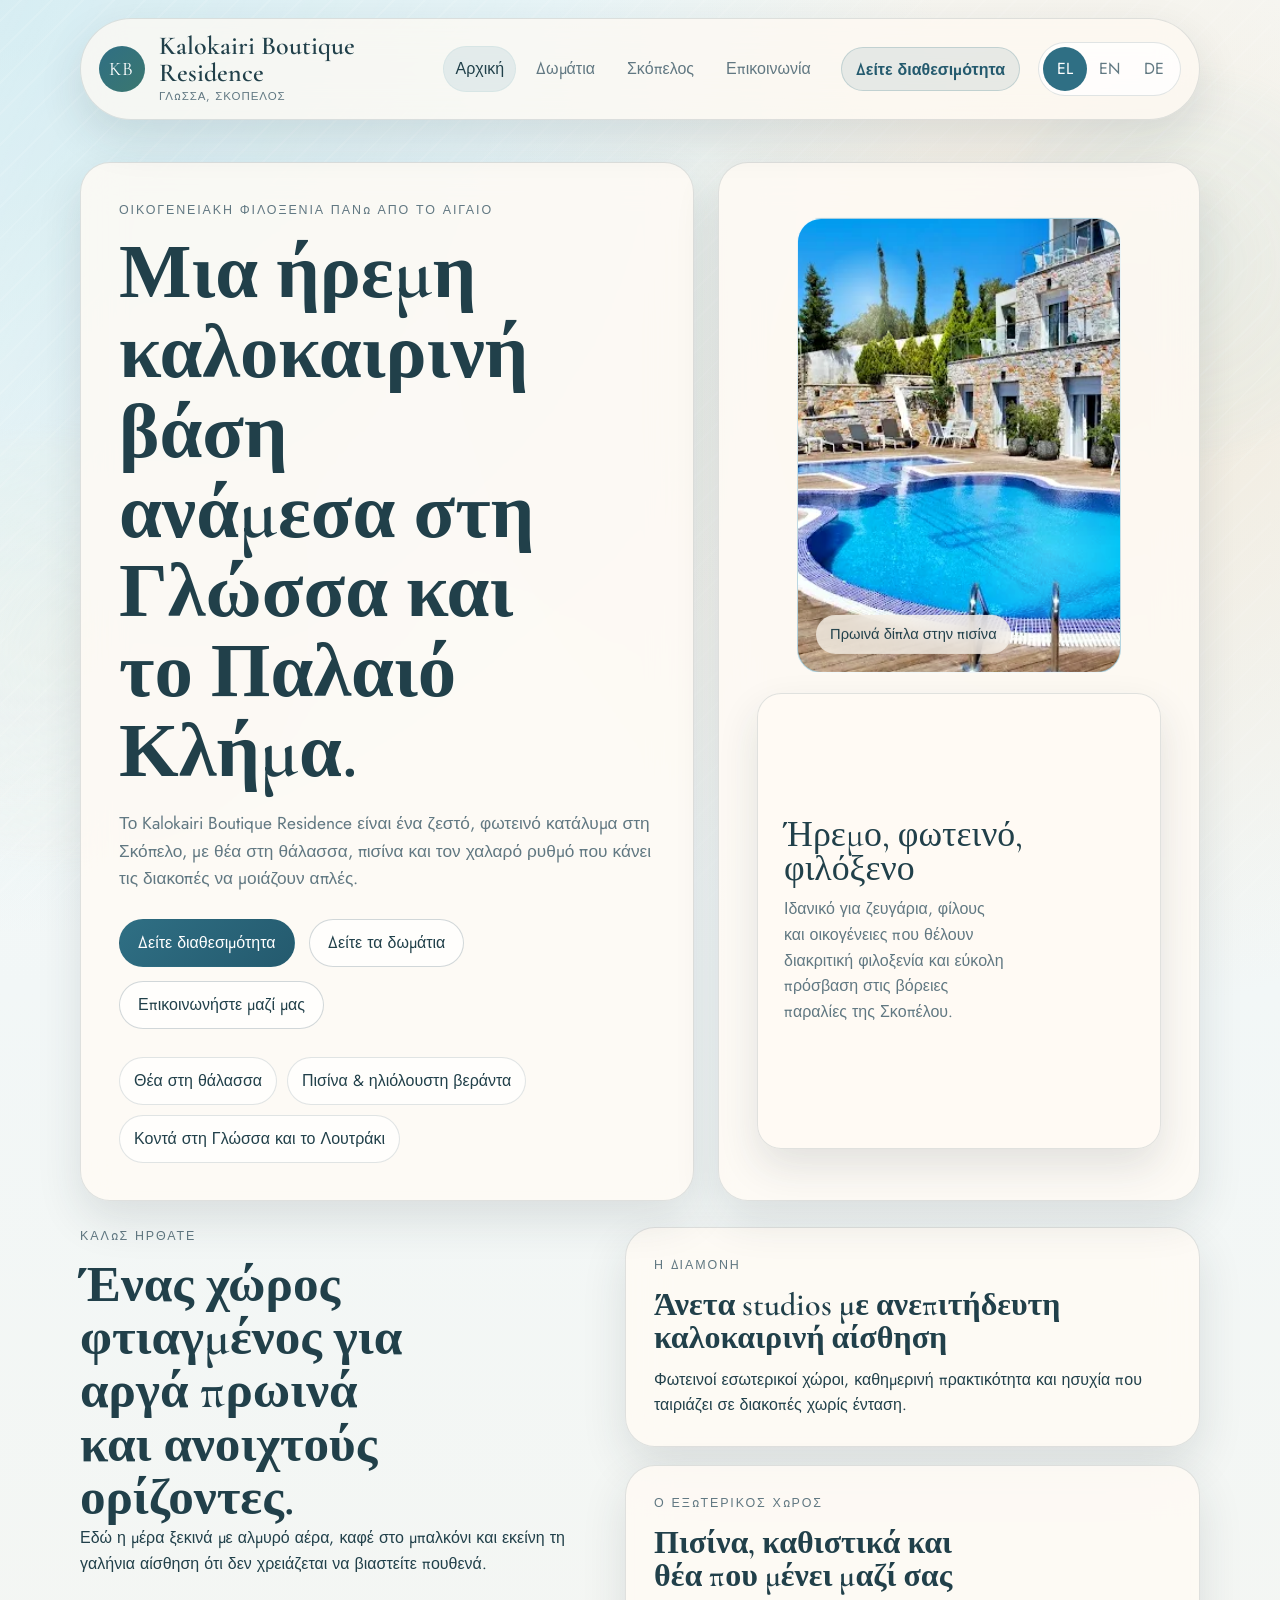
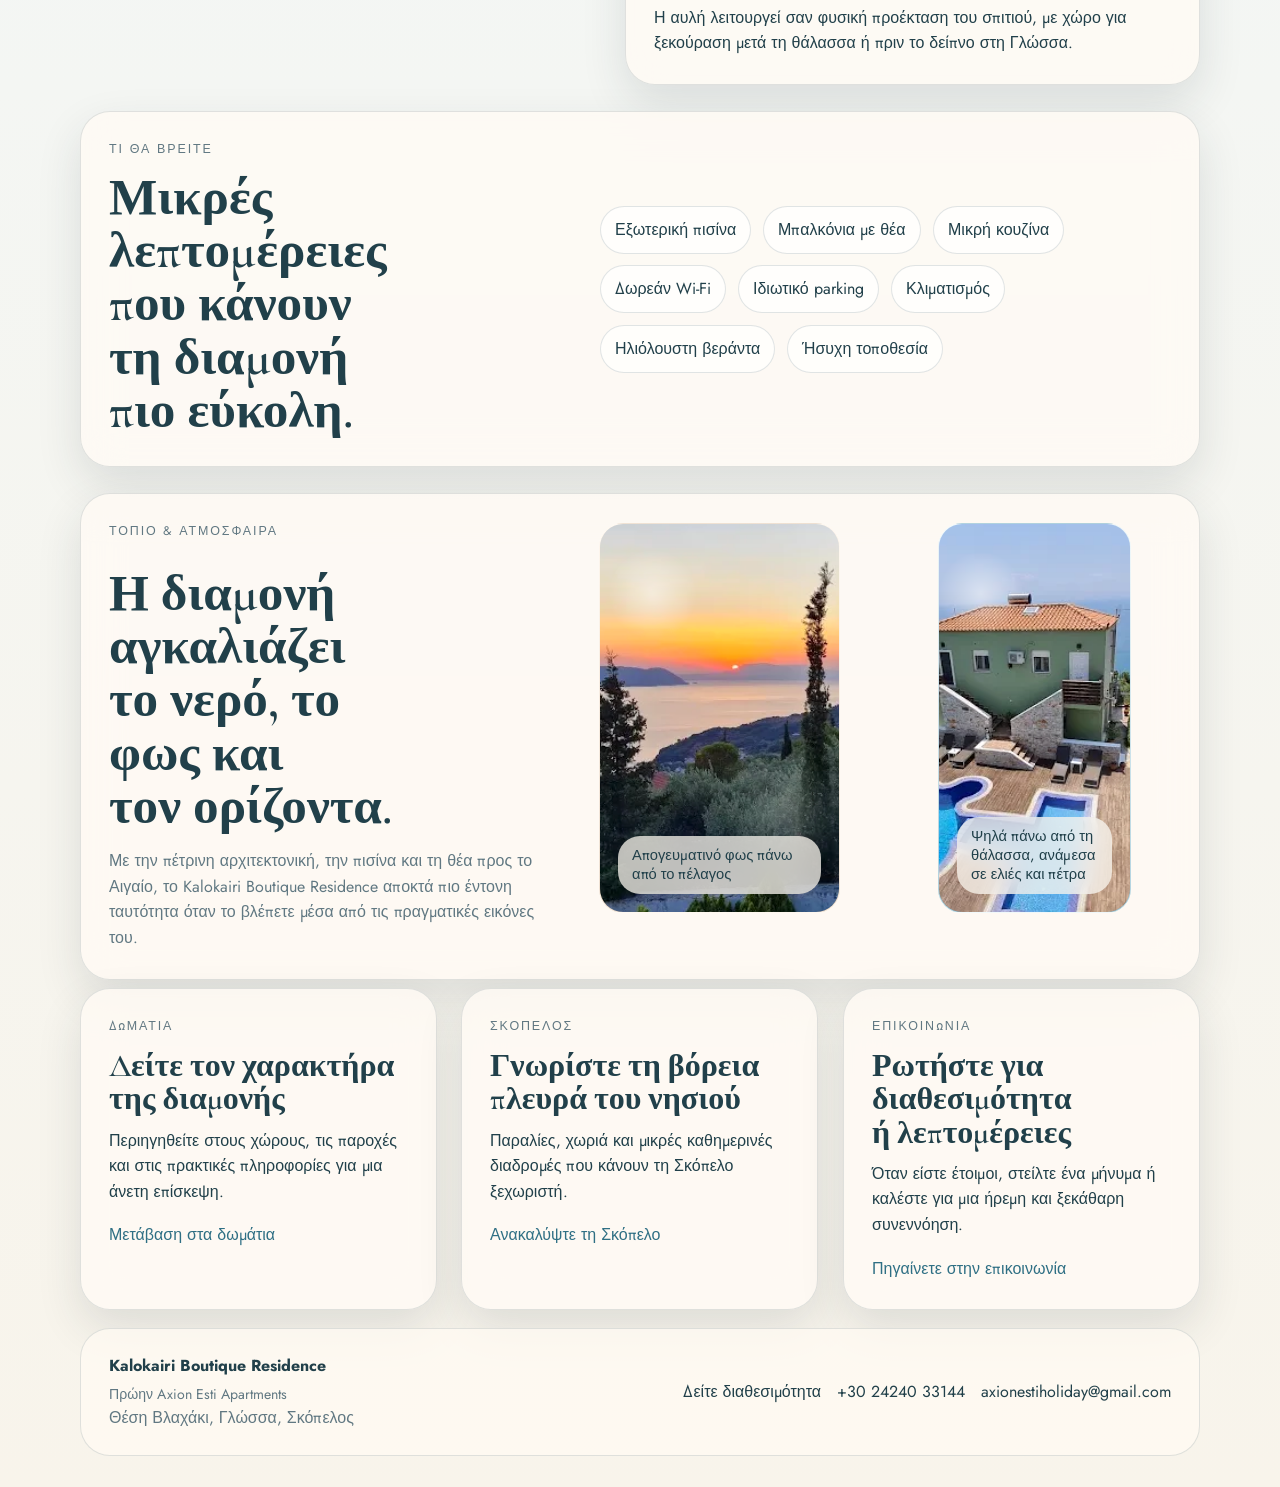
==== commit da6ecb2e: "feat(site): update Kalokairi live site Rebrand the site for Kalokairi Boutique Residence, add Bookin" ====
--- a/index.html
+++ b/index.html
@@ -3,7 +3,23 @@
   <head>
     <meta charset="UTF-8" />
     <meta name="viewport" content="width=device-width, initial-scale=1.0" />
-    <title>Axion Esti | Skopelos</title>
+    <title>Kalokairi Boutique Residence | Skopelos</title>
+    <meta
+      name="description"
+      content="Kalokairi Boutique Residence στη Γλώσσα Σκοπέλου, με θέα στο Αιγαίο, εποχική πισίνα, ιδιωτικό parking και ήρεμη πρόσβαση στις βόρειες παραλίες."
+    />
+    <meta name="theme-color" content="#2f6f84" />
+    <link rel="canonical" href="https://ioannisbekas.github.io/AxionEstiSkopelos/" />
+    <meta property="og:type" content="website" />
+    <meta property="og:title" content="Kalokairi Boutique Residence | Skopelos" />
+    <meta
+      property="og:description"
+      content="Residence στη Γλώσσα Σκοπέλου με θέα στο Αιγαίο, πισίνα, ιδιωτικό parking και ήρεμη καλοκαιρινή ατμόσφαιρα."
+    />
+    <meta property="og:url" content="https://ioannisbekas.github.io/AxionEstiSkopelos/" />
+    <meta property="og:image" content="https://ioannisbekas.github.io/AxionEstiSkopelos/images/pool-main.png" />
+    <meta name="twitter:card" content="summary_large_image" />
+    <link rel="icon" href="favicon.svg" type="image/svg+xml" />
     <link rel="preconnect" href="https://fonts.googleapis.com" />
     <link rel="preconnect" href="https://fonts.gstatic.com" crossorigin />
     <link
@@ -18,23 +34,32 @@
     <header class="site-header">
       <div class="container header-inner">
         <a class="brand" href="index.html">
-          <span class="brand-mark">AE</span>
+          <span class="brand-mark">KB</span>
           <span class="brand-text">
-            <strong>Axion Esti</strong>
+            <strong data-i18n="common.brandName">Kalokairi Boutique Residence</strong>
             <small data-i18n="common.brandTag">Glossa, Skopelos</small>
           </span>
         </a>
         <div class="header-controls">
           <nav class="main-nav" aria-label="Primary">
-            <a class="nav-link active" href="index.html" data-i18n="common.navHome">Αρχική</a>
-            <a class="nav-link" href="studios.html" data-i18n="common.navStudios">Studios</a>
+            <a class="nav-link active" href="index.html" aria-current="page" data-i18n="common.navHome">Αρχική</a>
+            <a class="nav-link" href="studios.html" data-i18n="common.navStudios">Δωμάτια</a>
             <a class="nav-link" href="skopelos.html" data-i18n="common.navIsland">Σκόπελος</a>
             <a class="nav-link" href="contact.html" data-i18n="common.navContact">Επικοινωνία</a>
           </nav>
+          <a
+            class="booking-link"
+            href="https://www.booking.com/hotel/gr/axion-esti.el.html"
+            target="_blank"
+            rel="noopener noreferrer"
+            data-booking-link
+            data-i18n="common.bookingCta"
+            >Διαθεσιμότητα</a
+          >
           <div class="lang-switcher" aria-label="Language switcher">
-            <button type="button" class="lang-btn active" data-lang="el">EL</button>
-            <button type="button" class="lang-btn" data-lang="en">EN</button>
-            <button type="button" class="lang-btn" data-lang="de">DE</button>
+            <button type="button" class="lang-btn active" data-lang="el" aria-label="Greek" aria-pressed="true">EL</button>
+            <button type="button" class="lang-btn" data-lang="en" aria-label="English" aria-pressed="false">EN</button>
+            <button type="button" class="lang-btn" data-lang="de" aria-label="German" aria-pressed="false">DE</button>
           </div>
         </div>
       </div>
@@ -46,11 +71,20 @@
           <p class="eyebrow" data-i18n="home.eyebrow">Οικογενειακή φιλοξενία πάνω από το Αιγαίο</p>
           <h1 data-i18n="home.title">Μια ήρεμη καλοκαιρινή βάση ανάμεσα στη Γλώσσα και το Παλαιό Κλήμα.</h1>
           <p class="lead" data-i18n="home.lead">
-            Το Axion Esti είναι ένα ζεστό, φωτεινό κατάλυμα στη Σκόπελο, με θέα στη θάλασσα, πισίνα και τον χαλαρό ρυθμό
+            Το Kalokairi Boutique Residence είναι ένα ζεστό, φωτεινό κατάλυμα στη Σκόπελο, με θέα στη θάλασσα, πισίνα και τον χαλαρό ρυθμό
             που κάνει τις διακοπές να μοιάζουν απλές.
           </p>
           <div class="button-row">
-            <a class="button primary" href="studios.html" data-i18n="home.primaryCta">Δείτε τα studios</a>
+            <a
+              class="button primary"
+              href="https://www.booking.com/hotel/gr/axion-esti.el.html"
+              target="_blank"
+              rel="noopener noreferrer"
+              data-booking-link
+              data-i18n="common.bookingCta"
+              >Δείτε διαθεσιμότητα</a
+            >
+            <a class="button secondary" href="studios.html" data-i18n="home.primaryCta">Δείτε τα δωμάτια</a>
             <a class="button secondary" href="contact.html" data-i18n="home.secondaryCta">Επικοινωνήστε μαζί μας</a>
           </div>
           <ul class="feature-strip">
@@ -63,12 +97,19 @@
         <aside class="hero-visual card">
           <div class="hero-stage">
             <figure class="visual-card photo-card sea hero-main-photo" data-media>
-              <img
-                src="images/pool-main.png"
-                alt="Pool at Axion Esti"
-                data-i18n-alt="common.altPoolMain"
-                loading="eager"
-              />
+              <picture>
+                <source srcset="images/pool-main.webp" type="image/webp" />
+                <img
+                  src="images/pool-main.png"
+                  alt="Pool at Kalokairi Boutique Residence"
+                  data-i18n-alt="common.altPoolMain"
+                  width="669"
+                  height="433"
+                  decoding="async"
+                  fetchpriority="high"
+                  loading="eager"
+                />
+              </picture>
               <span class="visual-label" data-i18n="home.photoMain">Πρωινά δίπλα στην πισίνα</span>
             </figure>
             <div class="hero-note">
@@ -132,27 +173,39 @@
           <p class="section-kicker" data-i18n="home.escapeKicker">Τοπίο & ατμόσφαιρα</p>
           <h2 data-i18n="home.escapeTitle">Η διαμονή αγκαλιάζει το νερό, το φως και τον ορίζοντα.</h2>
           <p data-i18n="home.escapeBody">
-            Με την πέτρινη αρχιτεκτονική, την πισίνα και τη θέα προς το Αιγαίο, το Axion Esti αποκτά πιο έντονη
+            Με την πέτρινη αρχιτεκτονική, την πισίνα και τη θέα προς το Αιγαίο, το Kalokairi Boutique Residence αποκτά πιο έντονη
             ταυτότητα όταν το βλέπετε μέσα από τις πραγματικές εικόνες του.
           </p>
         </div>
         <div class="panorama-media">
           <figure class="visual-card photo-card sunrise panorama-main" data-media>
-            <img
-              src="images/sunset-view.png"
-              alt="Sunset view over the sea from Skopelos"
-              data-i18n-alt="common.altSunsetView"
-              loading="lazy"
-            />
+            <picture>
+              <source srcset="images/sunset-view.webp" type="image/webp" />
+              <img
+                src="images/sunset-view.png"
+                alt="Sunset view over the sea from Skopelos"
+                data-i18n-alt="common.altSunsetView"
+                width="667"
+                height="383"
+                decoding="async"
+                loading="lazy"
+              />
+            </picture>
             <span class="visual-label" data-i18n="home.escapeOne">Απογευματινό φως πάνω από το πέλαγος</span>
           </figure>
           <figure class="visual-card photo-card sea panorama-side" data-media>
-            <img
-              src="images/pool-aerial.png"
-              alt="Aerial view of Axion Esti and the pool"
-              data-i18n-alt="common.altPoolAerial"
-              loading="lazy"
-            />
+            <picture>
+              <source srcset="images/pool-aerial.webp" type="image/webp" />
+              <img
+                src="images/pool-aerial.png"
+                alt="Aerial view of Kalokairi Boutique Residence and the pool"
+                data-i18n-alt="common.altPoolAerial"
+                width="666"
+                height="367"
+                decoding="async"
+                loading="lazy"
+              />
+            </picture>
             <span class="visual-label" data-i18n="home.escapeTwo">Ψηλά πάνω από τη θάλασσα, ανάμεσα σε ελιές και πέτρα</span>
           </figure>
         </div>
@@ -160,12 +213,12 @@
 
       <section class="container page-links">
         <article class="page-link card">
-          <p class="section-kicker" data-i18n="home.linkStudiosKicker">Studios</p>
+          <p class="section-kicker" data-i18n="home.linkStudiosKicker">Δωμάτια</p>
           <h3 data-i18n="home.linkStudiosTitle">Δείτε τον χαρακτήρα της διαμονής</h3>
           <p data-i18n="home.linkStudiosBody">
             Περιηγηθείτε στους χώρους, τις παροχές και στις πρακτικές πληροφορίες για μια άνετη επίσκεψη.
           </p>
-          <a href="studios.html" class="text-link" data-i18n="home.linkStudiosCta">Μετάβαση στα studios</a>
+          <a href="studios.html" class="text-link" data-i18n="home.linkStudiosCta">Μετάβαση στα δωμάτια</a>
         </article>
         <article class="page-link card">
           <p class="section-kicker" data-i18n="home.linkIslandKicker">Σκόπελος</p>
@@ -189,10 +242,19 @@
     <footer class="site-footer">
       <div class="container footer-inner">
         <div>
-          <strong>Axion Esti</strong>
+          <strong data-i18n="common.brandName">Kalokairi Boutique Residence</strong>
+          <p class="former-name" data-i18n="common.formerName">Πρώην Axion Esti Apartments</p>
           <p data-i18n="common.footerLine">Θέση Βλαχάκι, Γλώσσα, Σκόπελος</p>
         </div>
         <div class="footer-links">
+          <a
+            href="https://www.booking.com/hotel/gr/axion-esti.el.html"
+            target="_blank"
+            rel="noopener noreferrer"
+            data-booking-link
+            data-i18n="common.bookingCta"
+            >Διαθεσιμότητα</a
+          >
           <a href="tel:+302424033144">+30 24240 33144</a>
           <a href="mailto:axionestiholiday@gmail.com">axionestiholiday@gmail.com</a>
         </div>
--- a/styles.css
+++ b/styles.css
@@ -7,8 +7,9 @@
   --border-strong: rgba(63, 93, 106, 0.24);
   --text: #21404a;
   --muted: #617882;
-  --accent: #4f93aa;
-  --accent-soft: #dff1f6;
+  --accent: #2f6f84;
+  --accent-strong: #245a6e;
+  --accent-soft: #dceff3;
   --sand: #efe3cf;
   --olive: #8f9b7f;
   --shadow: 0 18px 45px rgba(29, 52, 61, 0.12);
@@ -116,9 +117,22 @@
   text-decoration: none;
 }
 
+a:focus-visible,
+button:focus-visible {
+  outline: 3px solid rgba(47, 111, 132, 0.42);
+  outline-offset: 3px;
+}
+
 img {
   max-width: 100%;
   display: block;
+}
+
+h1,
+h2,
+h3 {
+  overflow-wrap: break-word;
+  text-wrap: balance;
 }
 
 .container {
@@ -179,6 +193,8 @@
   display: inline-flex;
   align-items: center;
   gap: 14px;
+  min-width: 0;
+  flex: 0 1 310px;
 }
 
 .brand-mark {
@@ -187,7 +203,8 @@
   width: 46px;
   height: 46px;
   border-radius: 50%;
-  background: linear-gradient(135deg, #7db8ca, #e6dcc7);
+  flex: 0 0 46px;
+  background: linear-gradient(135deg, var(--accent), #3b776f);
   color: #ffffff;
   font-family: "Cormorant Garamond", serif;
   font-size: 1.2rem;
@@ -196,12 +213,13 @@
 
 .brand-text {
   display: grid;
+  min-width: 0;
 }
 
 .brand-text strong {
   font-family: "Cormorant Garamond", serif;
-  font-size: 1.75rem;
-  line-height: 1;
+  font-size: clamp(1.25rem, 2.1vw, 1.62rem);
+  line-height: 1.04;
   font-weight: 600;
 }
 
@@ -215,19 +233,27 @@
 .header-controls {
   display: flex;
   align-items: center;
+  justify-content: flex-end;
   gap: 18px;
+  flex: 1 1 auto;
+  min-width: 0;
 }
 
 .main-nav {
   display: flex;
-  flex-wrap: wrap;
+  flex-wrap: nowrap;
   gap: 8px;
+  flex: 0 0 auto;
 }
 
 .nav-link {
-  padding: 10px 14px;
+  display: inline-flex;
+  align-items: center;
+  min-height: 44px;
+  padding: 10px 12px;
   border-radius: 999px;
   color: var(--muted);
+  white-space: nowrap;
   transition:
     transform 240ms var(--ease-out-swift),
     background 240ms ease,
@@ -254,6 +280,8 @@
   border: 0;
   background: transparent;
   color: var(--muted);
+  min-width: 44px;
+  min-height: 44px;
   padding: 8px 12px;
   border-radius: 999px;
   cursor: pointer;
@@ -267,6 +295,34 @@
 .lang-btn.active {
   background: var(--accent);
   color: #fff;
+}
+
+.booking-link {
+  display: inline-flex;
+  align-items: center;
+  justify-content: center;
+  min-height: 44px;
+  padding: 8px 14px;
+  border-radius: 999px;
+  background: rgba(47, 111, 132, 0.1);
+  color: var(--accent-strong);
+  border: 1px solid rgba(47, 111, 132, 0.2);
+  font-weight: 600;
+  line-height: 1.2;
+  text-align: center;
+  white-space: nowrap;
+  transition:
+    transform 240ms var(--ease-out-swift),
+    background 240ms ease,
+    color 240ms ease,
+    border-color 240ms ease;
+}
+
+.booking-link:hover {
+  transform: translateY(-2px);
+  background: var(--accent);
+  color: #fff;
+  border-color: transparent;
 }
 
 .card {
@@ -332,7 +388,7 @@
 
 h1 {
   font-size: clamp(2.9rem, 6vw, 5rem);
-  max-width: 11ch;
+  max-width: 12.5ch;
 }
 
 h2 {
@@ -371,6 +427,8 @@
   padding: 0 18px;
   position: relative;
   overflow: hidden;
+  line-height: 1.2;
+  text-align: center;
   border-radius: 999px;
   border: 1px solid var(--border-strong);
   transition:
@@ -400,7 +458,7 @@
 }
 
 .button.primary {
-  background: linear-gradient(135deg, #7bb5c6, #5c97ad);
+  background: linear-gradient(135deg, var(--accent), var(--accent-strong));
   border-color: transparent;
   color: #fff;
 }
@@ -502,10 +560,16 @@
   background-position: center;
 }
 
+.photo-card picture {
+  position: absolute;
+  inset: 0;
+  z-index: 0;
+  display: block;
+}
+
 .photo-card img {
   position: absolute;
   inset: 0;
-  z-index: 0;
   width: 100%;
   height: 100%;
   object-fit: cover;
@@ -868,8 +932,10 @@
   --reveal-offset: 38px;
   --reveal-scale: 0.985;
   --parallax-y: 0px;
-  opacity: 0;
-  filter: blur(10px);
+  opacity: 1;
+  filter: none;
+  --reveal-offset: 0px;
+  --reveal-scale: 1;
   transform: translate3d(0, calc(var(--reveal-offset) + var(--parallax-y)), 0) scale(var(--reveal-scale));
   transition:
     opacity 760ms var(--ease-out-soft),
@@ -892,6 +958,12 @@
   filter: blur(0);
   --reveal-offset: 0px;
   --reveal-scale: 1;
+}
+
+.button-row > .reveal-item {
+  opacity: 1;
+  filter: none;
+  transform: none;
 }
 
 .reveal-item.is-visible:hover {
@@ -949,11 +1021,43 @@
   color: var(--muted);
 }
 
+.former-name {
+  margin-top: 4px;
+  font-size: 0.88rem;
+}
+
 .footer-links {
   display: flex;
   flex-wrap: wrap;
   justify-content: flex-end;
   gap: 16px;
+}
+
+.footer-links a {
+  overflow-wrap: anywhere;
+}
+
+@media (max-width: 1120px) and (min-width: 981px) {
+  .header-inner {
+    flex-wrap: wrap;
+    border-radius: 28px;
+  }
+
+  .brand {
+    flex: 1 1 auto;
+  }
+
+  .header-controls {
+    flex: 1 1 100%;
+    flex-wrap: wrap;
+    justify-content: center;
+    gap: 12px;
+  }
+
+  .main-nav {
+    flex-wrap: wrap;
+    justify-content: center;
+  }
 }
 
 @media (max-width: 980px) {
@@ -969,6 +1073,10 @@
     align-items: stretch;
   }
 
+  .site-header {
+    position: static;
+  }
+
   .header-inner,
   .footer-inner {
     border-radius: 28px;
@@ -977,6 +1085,15 @@
   .header-controls {
     flex-direction: column;
     align-items: stretch;
+    gap: 12px;
+  }
+
+  .booking-link {
+    align-self: center;
+  }
+
+  .footer-links {
+    justify-content: flex-start;
   }
 
   .page-links,
@@ -1038,7 +1155,37 @@
   }
 
   .site-header {
+    position: static;
     padding-top: 12px;
+  }
+
+  .header-inner {
+    gap: 14px;
+    padding: 12px;
+  }
+
+  .brand {
+    justify-content: center;
+    gap: 10px;
+    flex: 0 0 auto;
+    width: 100%;
+  }
+
+  .brand-mark {
+    width: 40px;
+    height: 40px;
+    flex-basis: 40px;
+    font-size: 1rem;
+  }
+
+  .brand-text strong {
+    font-size: 1.28rem;
+    max-width: 18ch;
+  }
+
+  .brand-text small {
+    font-size: 0.66rem;
+    letter-spacing: 0.06em;
   }
 
   .hero-copy,
@@ -1059,11 +1206,243 @@
   }
 
   .main-nav {
+    flex-wrap: wrap;
     justify-content: center;
+    gap: 6px;
+  }
+
+  .nav-link {
+    min-height: 40px;
+    padding: 8px 10px;
+    font-size: 0.94rem;
+  }
+
+  .booking-link {
+    width: 100%;
+    min-height: 42px;
+  }
+
+  .lang-switcher {
+    width: 100%;
+  }
+
+  .lang-btn {
+    flex: 1;
+    min-height: 42px;
+  }
+
+  .reveal-item,
+  .reveal-item.is-visible,
+  .visual-card,
+  .hero-note {
+    opacity: 1;
+    filter: none;
+    transform: none;
   }
 
   .footer-links {
     justify-content: flex-start;
+  }
+}
+
+@media (max-width: 540px) {
+  :root {
+    --container: min(100vw - 16px, 1120px);
+    --radius-xl: 24px;
+    --radius-lg: 18px;
+  }
+
+  .site-header {
+    padding-top: 8px;
+  }
+
+  .header-inner,
+  .footer-inner {
+    border-radius: 22px;
+  }
+
+  .brand {
+    align-items: flex-start;
+  }
+
+  .brand-text strong {
+    max-width: 16ch;
+    font-size: 1.14rem;
+    overflow-wrap: break-word;
+  }
+
+  .brand-text small {
+    font-size: 0.6rem;
+    letter-spacing: 0.05em;
+  }
+
+  .main-nav {
+    width: 100%;
+  }
+
+  .nav-link {
+    flex: 1 1 calc(50% - 6px);
+    justify-content: center;
+    white-space: normal;
+    text-align: center;
+    line-height: 1.15;
+  }
+
+  .booking-link {
+    white-space: normal;
+  }
+
+  .hero,
+  .page-main {
+    padding-top: 18px;
+  }
+
+  .hero-copy,
+  .hero-visual,
+  .page-hero,
+  .detail-card,
+  .page-link,
+  .contact-card,
+  .amenities-block,
+  .amenities-panel,
+  .info-bar,
+  .island-route,
+  .travel-panel,
+  .address-panel,
+  .faq-panel,
+  .panorama-feature {
+    padding: 20px;
+  }
+
+  h1 {
+    max-width: 100%;
+    font-size: 2.55rem;
+  }
+
+  h2 {
+    max-width: 100%;
+    font-size: 2rem;
+  }
+
+  h3 {
+    font-size: 1.45rem;
+  }
+
+  .lead {
+    font-size: 1rem;
+  }
+
+  .eyebrow,
+  .section-kicker,
+  .card-kicker {
+    letter-spacing: 0.1em;
+    font-size: 0.7rem;
+  }
+
+  .button-row {
+    gap: 10px;
+  }
+
+  .button {
+    width: 100%;
+    min-height: 46px;
+    padding: 0 14px;
+  }
+
+  .feature-strip li,
+  .amenity-list span,
+  .info-pills span {
+    width: 100%;
+    text-align: center;
+  }
+
+  .visual-card {
+    min-height: 240px;
+  }
+
+  .hero-main-photo,
+  .photo-primary,
+  .photo-secondary,
+  .panorama-main,
+  .panorama-side {
+    min-height: 240px;
+  }
+
+  .visual-label {
+    left: 12px;
+    bottom: 12px;
+    max-width: calc(100% - 24px);
+    padding: 8px 10px;
+    border-radius: 16px;
+    font-size: 0.85rem;
+  }
+
+  .footer-inner {
+    padding: 20px;
+  }
+
+  .footer-links {
+    width: 100%;
+    flex-direction: column;
+    gap: 10px;
+  }
+}
+
+@media (max-width: 360px) {
+  :root {
+    --container: min(100vw - 12px, 1120px);
+  }
+
+  .header-inner {
+    gap: 12px;
+    padding: 10px;
+  }
+
+  .brand-mark {
+    width: 36px;
+    height: 36px;
+    flex-basis: 36px;
+    font-size: 0.92rem;
+  }
+
+  .brand-text strong {
+    font-size: 1.06rem;
+  }
+
+  .nav-link {
+    min-height: 38px;
+    padding: 7px 8px;
+    font-size: 0.88rem;
+  }
+
+  .lang-btn {
+    min-width: 0;
+    padding: 7px 8px;
+  }
+
+  .hero-copy,
+  .hero-visual,
+  .page-hero,
+  .detail-card,
+  .page-link,
+  .contact-card,
+  .amenities-block,
+  .amenities-panel,
+  .info-bar,
+  .island-route,
+  .travel-panel,
+  .address-panel,
+  .faq-panel,
+  .panorama-feature {
+    padding: 18px;
+  }
+
+  h1 {
+    font-size: 2.3rem;
+  }
+
+  h2 {
+    font-size: 1.82rem;
   }
 }
 
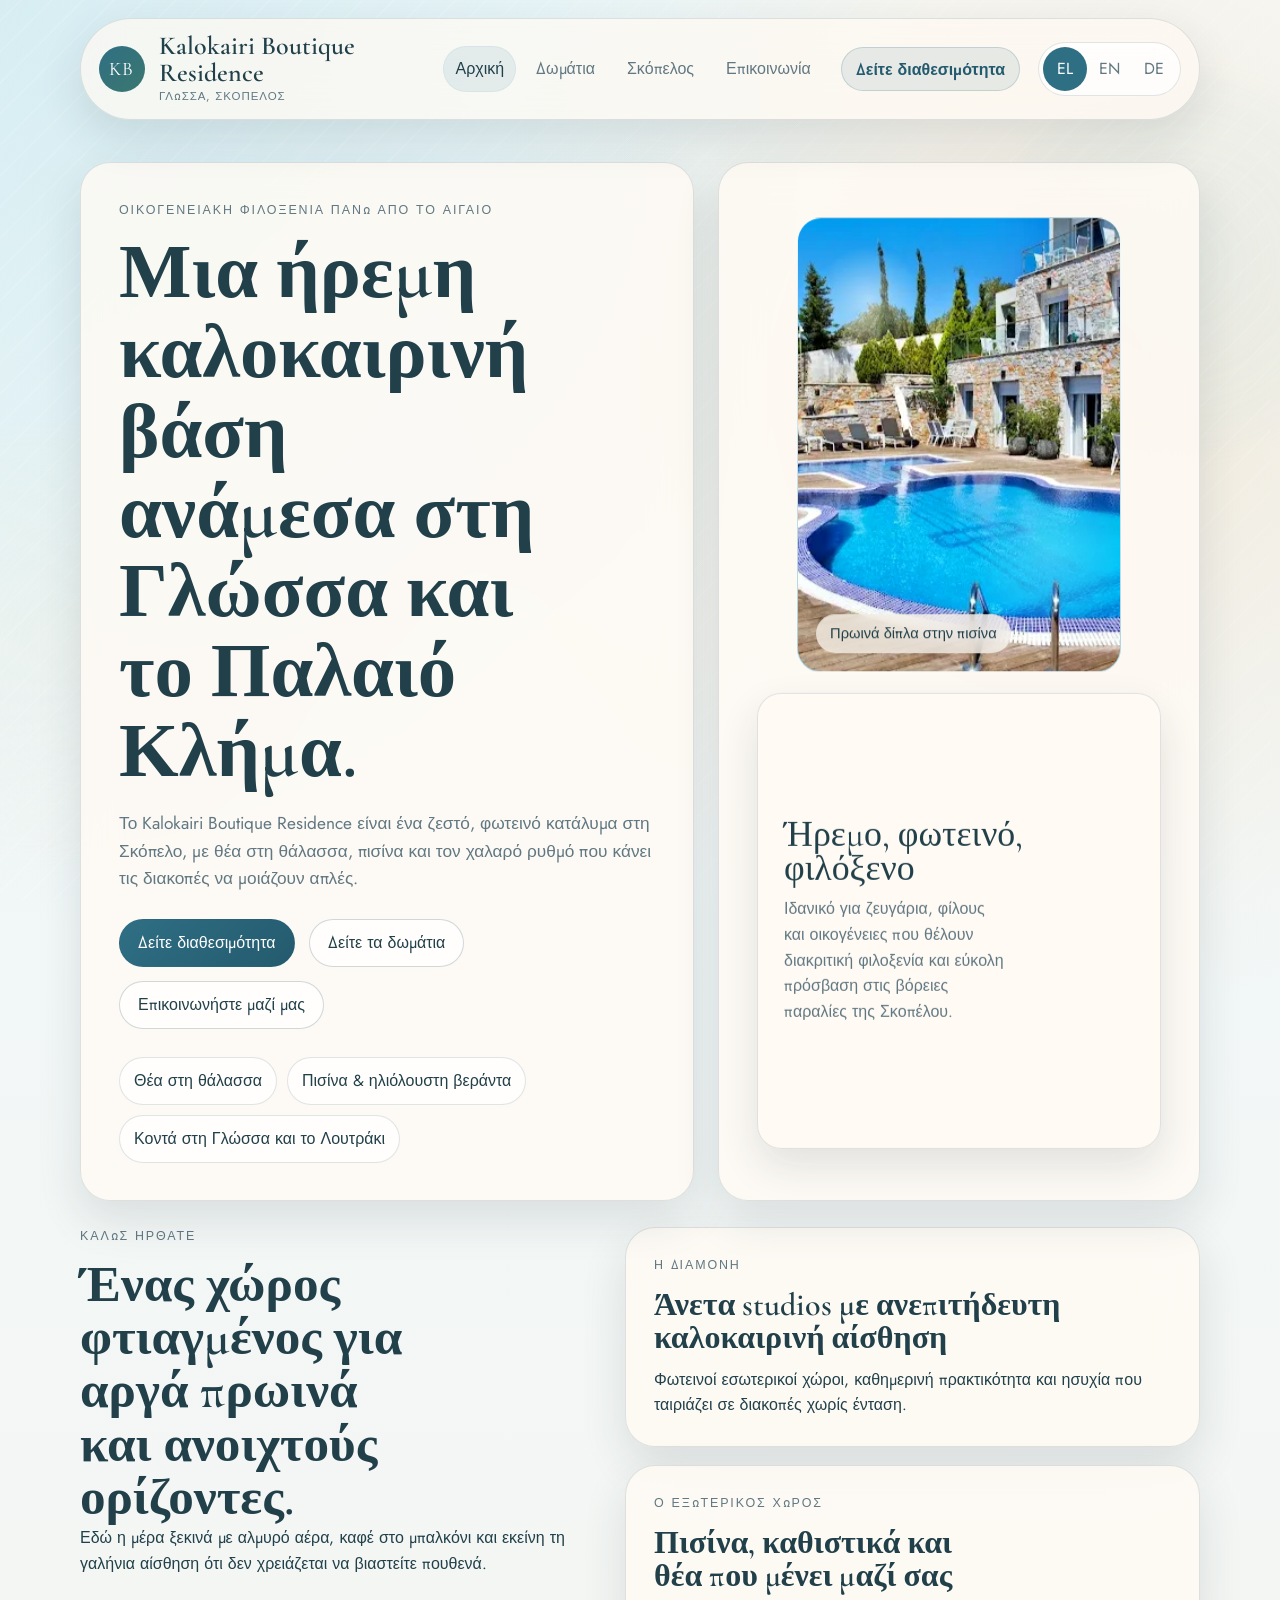
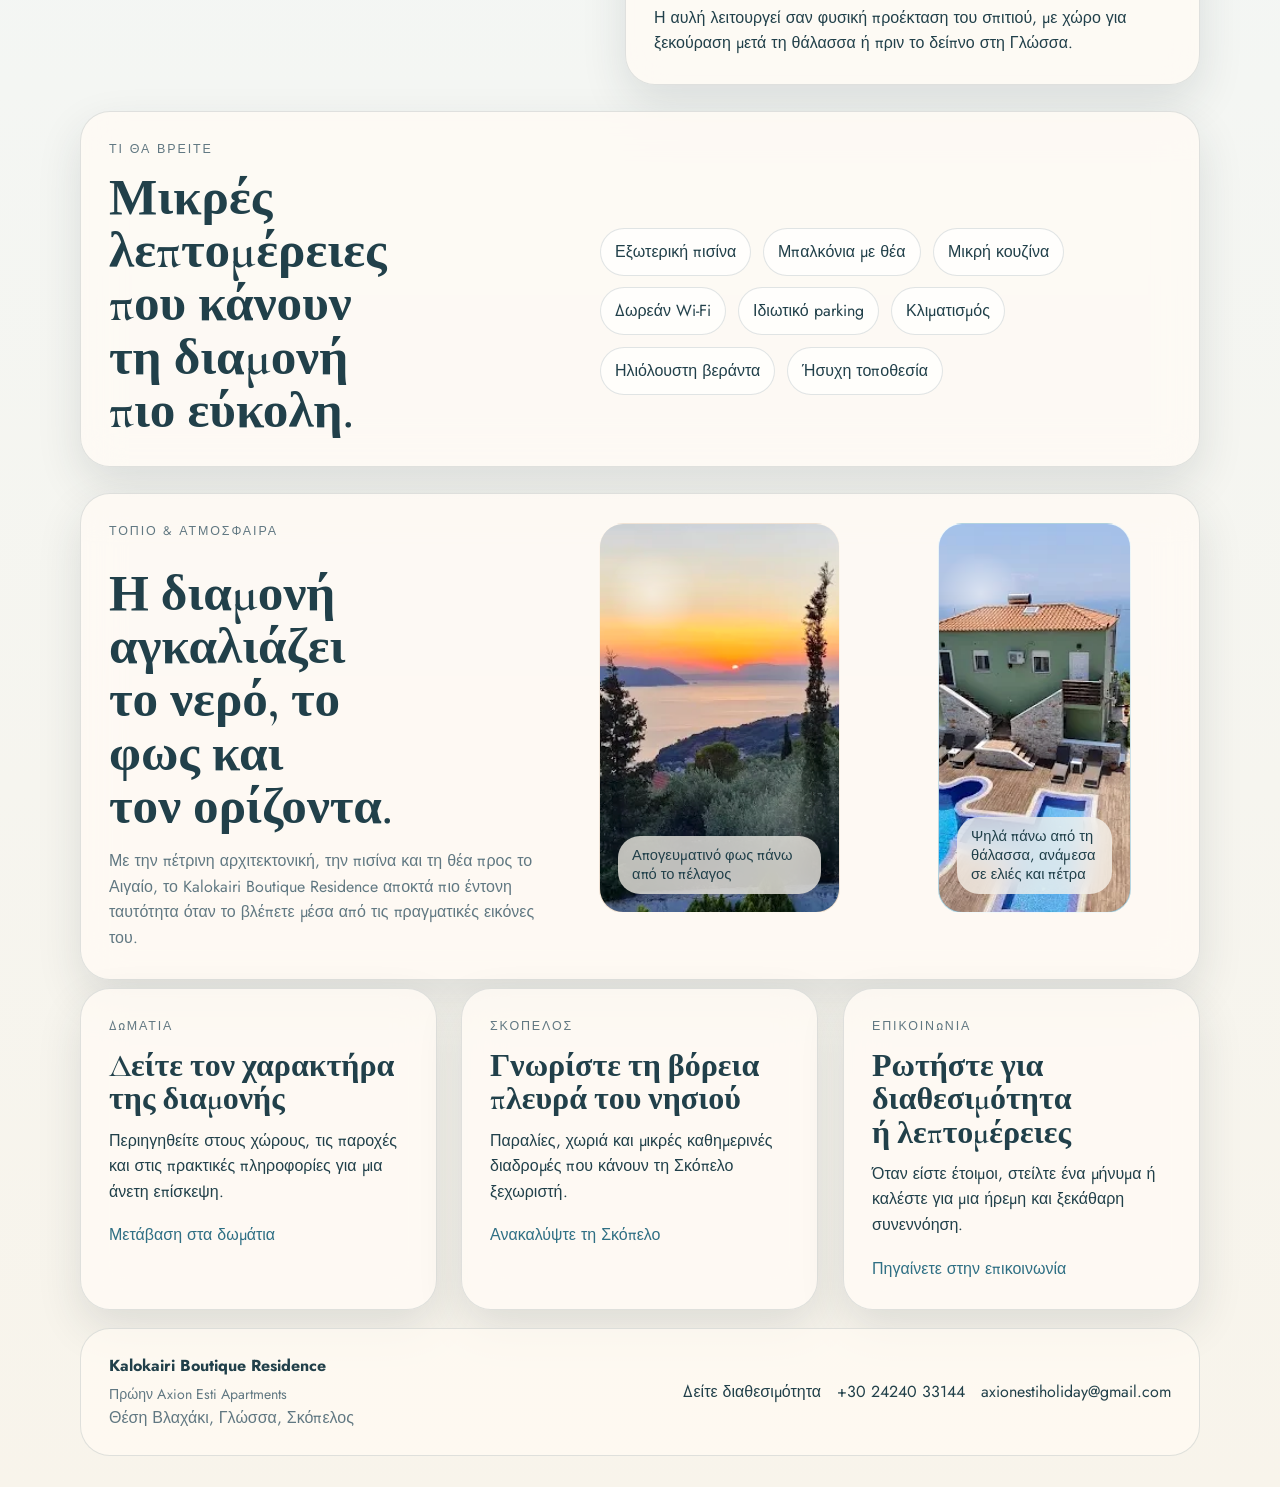
==== commit dbd94c2c: "chore(site): update GitHub Pages URL Point canonical, Open Graph, and runtime site URLs at the renam" ====
--- a/index.html
+++ b/index.html
@@ -9,15 +9,15 @@
       content="Kalokairi Boutique Residence στη Γλώσσα Σκοπέλου, με θέα στο Αιγαίο, εποχική πισίνα, ιδιωτικό parking και ήρεμη πρόσβαση στις βόρειες παραλίες."
     />
     <meta name="theme-color" content="#2f6f84" />
-    <link rel="canonical" href="https://ioannisbekas.github.io/AxionEstiSkopelos/" />
+    <link rel="canonical" href="https://ioannisbekas.github.io/Kalokairi-Boutique-Residence/" />
     <meta property="og:type" content="website" />
     <meta property="og:title" content="Kalokairi Boutique Residence | Skopelos" />
     <meta
       property="og:description"
       content="Residence στη Γλώσσα Σκοπέλου με θέα στο Αιγαίο, πισίνα, ιδιωτικό parking και ήρεμη καλοκαιρινή ατμόσφαιρα."
     />
-    <meta property="og:url" content="https://ioannisbekas.github.io/AxionEstiSkopelos/" />
-    <meta property="og:image" content="https://ioannisbekas.github.io/AxionEstiSkopelos/images/pool-main.png" />
+    <meta property="og:url" content="https://ioannisbekas.github.io/Kalokairi-Boutique-Residence/" />
+    <meta property="og:image" content="https://ioannisbekas.github.io/Kalokairi-Boutique-Residence/images/pool-main.png" />
     <meta name="twitter:card" content="summary_large_image" />
     <link rel="icon" href="favicon.svg" type="image/svg+xml" />
     <link rel="preconnect" href="https://fonts.googleapis.com" />
